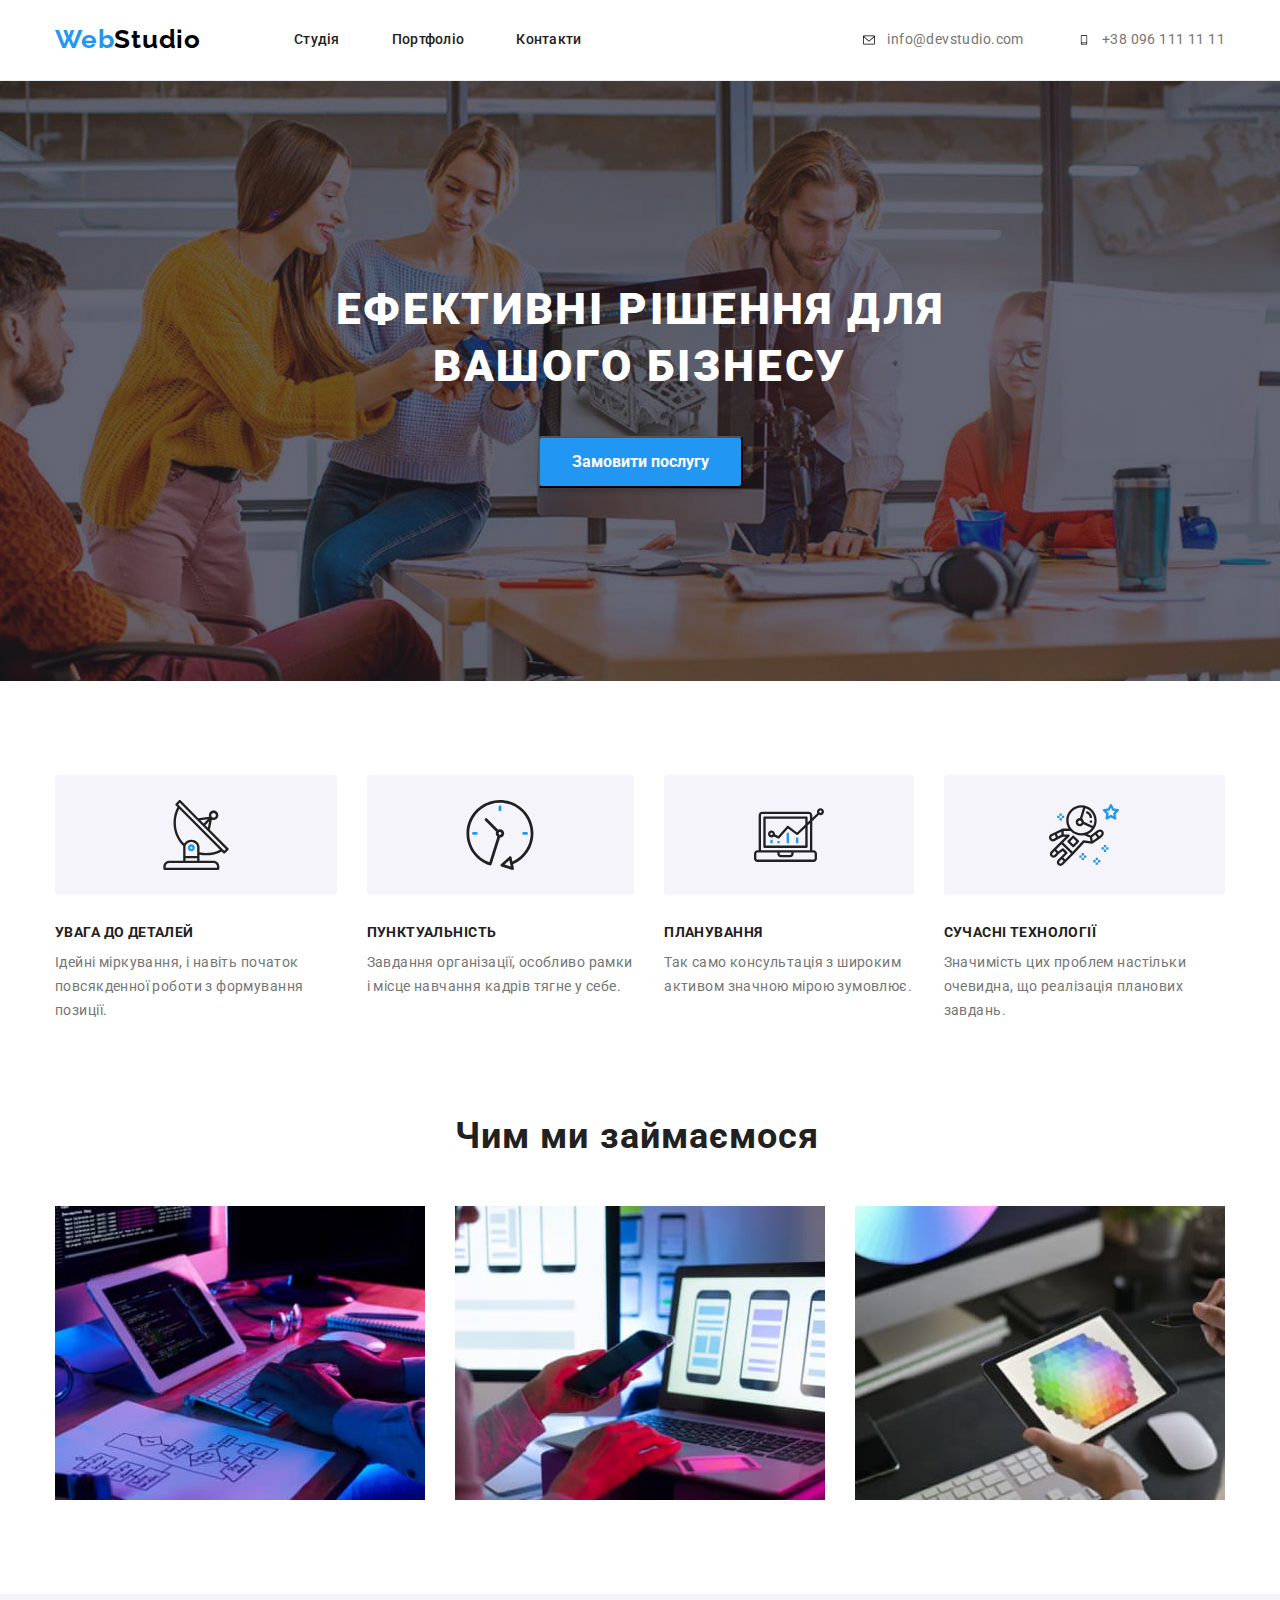
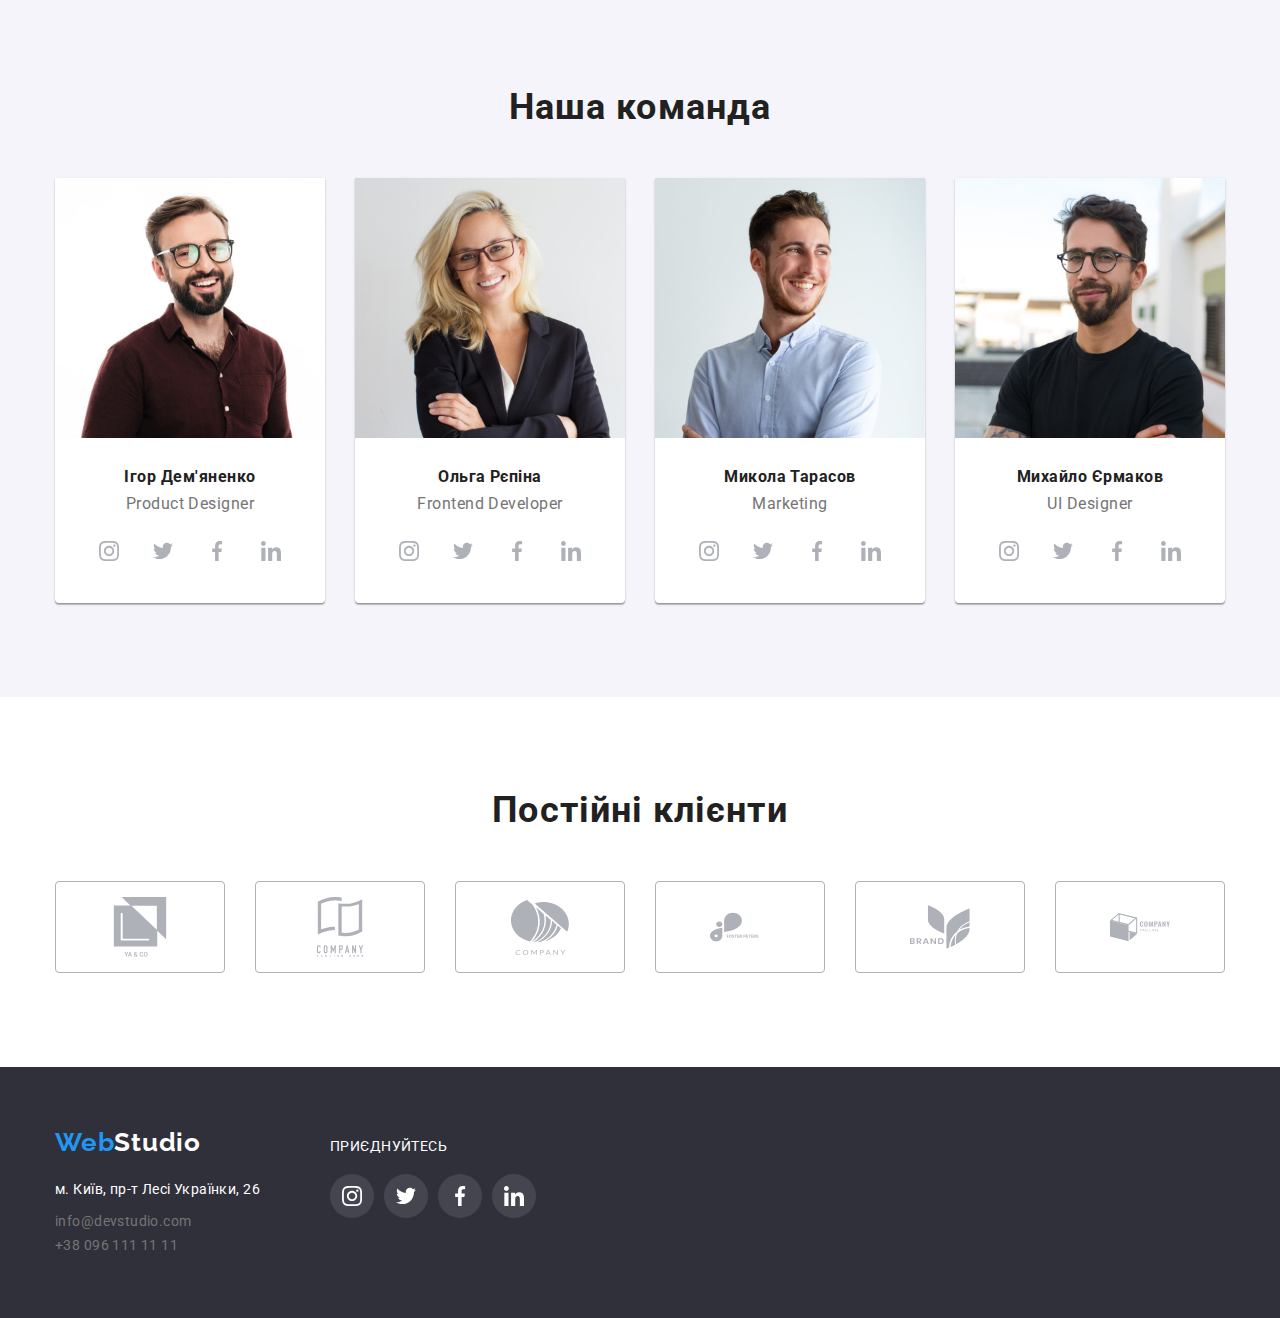
==== index.html @ 36f9bcf7 "start hw5" ====
<!DOCTYPE html>
<html lang="uk">
  <head>
    <meta charset="utf-8" />
    <meta name="viewport" content="width=device-width, initial-scale=1.0" />
    <link
      href="https://fonts.googleapis.com/css2?family=Raleway:wght@700&family=Roboto:wght@400;500;700;900&display=swap"
      rel="stylesheet"
    />
    <link
      rel="stylesheet"
      href="https://cdn.jsdelivr.net/npm/modern-normalize@1.1.0/modern-normalize.min.css"
    />
    <link rel="stylesheet" href="./css/styles.css" />
    <title>WebStudio</title>
  </head>
  <body>
    <header>
      <div class="conteiner header-conteiner">
        <nav class="nav-roof">
          <a class="logo-w" href="./index.html">
            <span class="logo">Web</span>Studio
          </a>
          <ul class="navigation">
            <li>
              <a href="./index.html" class="navigation-col">Студія</a>
            </li>
            <li>
              <a href="./portfolio.html" class="navigation-col">Портфоліо</a>
            </li>
            <li><a href="#" class="navigation-col">Контакти</a></li>
          </ul>
        </nav>
        <ul class="navigation">
          <li>
            <a href="mailto:info@devstudio.com" class="navig-adres">
              <svg
                aria-label="пошта"
                class="navig-adres conta-ic"
                width="16px"
                height="12px"
              >
                <use href="./images/icons.svg#icon-mail-icon"></use>
              </svg>
              info@devstudio.com
            </a>
          </li>
          <li>
            <a href="tel:+380961111111" class="navig-adres">
              <svg
                aria-label="телефон"
                class="navig-adres conta-ic"
                width="16"
                height="10"
              >
                <use href="./images/icons.svg#icon-smartphone"></use>
              </svg>
              +38 096 111 11 11
            </a>
          </li>
        </ul>
      </div>
    </header>
    <main>
      <section class="board">
        <div class="conteiner board-knopka">
          <h1 class="zagolovok">Ефективні рішення для вашого бізнесу</h1>
          <button class="knopka" type="button">Замовити послугу</button>
        </div>
      </section>
      <section class="us-tx">
        <h2 class="visually-hidden">Наші особливості</h2>
        <div class="conteiner">
          <ul class="description-tx">
            <li>
              <div class="box-svg">
                <svg aria-label="особливості" width="70px" height="70px">
                  <use href="./images/icons.svg#icon-antenna"></use>
                </svg>
              </div>
              <h3 class="list">Увага до деталей</h3>
              <p class="list-description">
                Ідейні міркування, і навіть початок повсякденної роботи з
                формування позиції.
              </p>
            </li>
            <li>
              <div class="box-svg">
                <svg aria-label="особливості" width="70px" height="70px">
                  <use href="./images/icons.svg#icon-clock"></use>
                </svg>
              </div>
              <h3 class="list">Пунктуальність</h3>
              <p class="list-description">
                Завдання організації, особливо рамки і місце навчання кадрів
                тягне у себе.
              </p>
            </li>
            <li>
              <div class="box-svg">
                <svg aria-label="особливості" width="70px" height="70px">
                  <use href="./images/icons.svg#icon-diagram"></use>
                </svg>
              </div>
              <h3 class="list">Планування</h3>
              <p class="list-description">
                Так само консультація з широким активом значною мірою зумовлює.
              </p>
            </li>
            <li>
              <div class="box-svg">
                <svg aria-label="особливості" width="70px" height="70px">
                  <use href="./images/icons.svg#icon-astronaut"></use>
                </svg>
              </div>
              <h3 class="list">Сучасні технології</h3>
              <p class="list-description">
                Значимість цих проблем настільки очевидна, що реалізація
                планових завдань.
              </p>
            </li>
          </ul>
        </div>
      </section>
      <section class="what-we-do">
        <div class="conteiner">
          <h2 class="list-images-work">Чим ми займаємося</h2>
          <ul class="what-img">
            <li>
              <img
                src="./images/Work-with-comp.jpg"
                alt="Робота людини з компьютером"
                width="370"
                height="294"
              />
            </li>
            <li>
              <img
                src="./images/On-phone.jpg"
                alt="працює над моб додатком"
                width="370"
                height="294"
              />
            </li>
            <li>
              <img
                src="./images/Another-work.jpg"
                alt="працює з планшетом"
                width="370"
                height="294"
              />
            </li>
          </ul>
        </div>
      </section>
      <section class="our-advantages">
        <div class="conteiner team">
          <h2 class="list-images-work team-work">Наша команда</h2>
          <ul class="profi">
            <li class="about-team-back">
              <img
                src="./images/Ihor.jpg"
                alt="Ігор Дем'яненко"
                width="270"
                height="260"
              />
              <div class="name-kenty">
                <h3 class="name-staff">Ігор Дем'яненко</h3>
                <p class="about-staff">Product Designer</p>
                <ul class="social-list">
                  <li class="social-list-item">
                    <a href="" class="social-list-link">
                      <svg aria-label="інста" class="social-list-icon">
                        <use href="./images/icons.svg#icon-instagram"></use>
                      </svg>
                    </a>
                  </li>
                  <li class="social-list-item">
                    <a href="" class="social-list-link">
                      <svg aria-label="твітер" class="social-list-icon">
                        <use href="./images/icons.svg#icon-twitter"></use>
                      </svg>
                    </a>
                  </li>
                  <li class="social-list-item">
                    <a href="" class="social-list-link">
                      <svg aria-label="фейсбук" class="social-list-icon">
                        <use href="./images/icons.svg#icon-facebook"></use>
                      </svg>
                    </a>
                  </li>
                  <li class="social-list-item">
                    <a href="" class="social-list-link">
                      <svg aria-label="лінкедін" class="social-list-icon">
                        <use href="./images/icons.svg#icon-linkedin"></use>
                      </svg>
                    </a>
                  </li>
                </ul>
              </div>
            </li>
            <li class="about-team-back">
              <img
                src="./images/Olga.jpg"
                alt="Ольга Рєпіна"
                width="270"
                height="260"
              />
              <div class="name-kenty">
                <h3 class="name-staff">Ольга Рєпіна</h3>
                <p class="about-staff">Frontend Developer</p>
                <ul class="social-list">
                  <li class="social-list-item">
                    <a href="" class="social-list-link">
                      <svg aria-label="інста" class="social-list-icon">
                        <use href="./images/icons.svg#icon-instagram"></use>
                      </svg>
                    </a>
                  </li>
                  <li class="social-list=item">
                    <a href="" class="social-list-link">
                      <svg aria-label="твітер" class="social-list-icon">
                        <use href="./images/icons.svg#icon-twitter"></use>
                      </svg>
                    </a>
                  </li>
                  <li class="social-list-item">
                    <a href="" class="social-list-link">
                      <svg aria-label="фейсбук" class="social-list-icon">
                        <use href="./images/icons.svg#icon-facebook"></use>
                      </svg>
                    </a>
                  </li>
                  <li class="social-list-item">
                    <a href="" class="social-list-link">
                      <svg aria-label="лінкедін" class="social-list-icon">
                        <use href="./images/icons.svg#icon-linkedin"></use>
                      </svg>
                    </a>
                  </li>
                </ul>
              </div>
            </li>
            <li class="about-team-back">
              <img
                src="./images/Mykola.jpg"
                alt="Микола Тарасов"
                width="270"
                height="260"
              />
              <div class="name-kenty">
                <h3 class="name-staff">Микола Тарасов</h3>
                <p class="about-staff">Marketing</p>
                <ul class="social-list">
                  <li class="social-list-item">
                    <a href="" class="social-list-link">
                      <svg aria-label="інста" class="social-list-icon">
                        <use href="./images/icons.svg#icon-instagram"></use>
                      </svg>
                    </a>
                  </li>
                  <li class="social-list-item">
                    <a href="" class="social-list-link">
                      <svg aria-label="твітер" class="social-list-icon">
                        <use href="./images/icons.svg#icon-twitter"></use>
                      </svg>
                    </a>
                  </li>
                  <li class="social-list-item">
                    <a href="" class="social-list-link">
                      <svg aria-label="фейсбук" class="social-list-icon">
                        <use href="./images/icons.svg#icon-facebook"></use>
                      </svg>
                    </a>
                  </li>
                  <li class="social-list-item">
                    <a href="" class="social-list-link">
                      <svg aria-label="лінкедін" class="social-list-icon">
                        <use href="./images/icons.svg#icon-linkedin"></use>
                      </svg>
                    </a>
                  </li>
                </ul>
              </div>
            </li>
            <li class="about-team-back">
              <img
                src="./images/Mhailo.jpg"
                alt="Михайло Єрмаков"
                width="270"
                height="260"
              />
              <div class="name-kenty">
                <h3 class="name-staff">Михайло Єрмаков</h3>
                <p class="about-staff">UI Designer</p>
                <ul class="social-list">
                  <li class="social-list-item">
                    <a href="" class="social-list-link">
                      <svg aria-label="інста" class="social-list-icon">
                        <use href="./images/icons.svg#icon-instagram"></use>
                      </svg>
                    </a>
                  </li>
                  <li class="social-list-item">
                    <a href="" class="social-list-link">
                      <svg aria-label="твітер" class="social-list-icon">
                        <use href="./images/icons.svg#icon-twitter"></use>
                      </svg>
                    </a>
                  </li>
                  <li class="social-list-item">
                    <a href="" class="social-list-link">
                      <svg aria-label="фейсбук" class="social-list-icon">
                        <use href="./images/icons.svg#icon-facebook"></use>
                      </svg>
                    </a>
                  </li>
                  <li class="social-list-item">
                    <a href="" class="social-list-link">
                      <svg aria-label="лінкедін" class="social-list-icon">
                        <use href="./images/icons.svg#icon-linkedin"></use>
                      </svg>
                    </a>
                  </li>
                </ul>
              </div>
            </li>
          </ul>
        </div>
      </section>
      <section>
        <div class="conteiner klient">
          <h2 class="list-images-work clients-work">Постійні клієнти</h2>
          <ul class="us-clients">
            <li>
              <a href="#" class="box-client">
                <svg aria-label="клієнти" width="106px" height="60px">
                  <use href="./images/icons.svg#icon-yaco-icon"></use>
                </svg>
              </a>
            </li>
            <li>
              <a href="#" class="box-client">
                <svg aria-label="клієнти" width="106px" height="60px">
                  <use href="./images/icons.svg#icon-tagline-icon"></use>
                </svg>
              </a>
            </li>
            <li>
              <a href="#" class="box-client">
                <svg aria-label="клієнти" width="106px" height="60px">
                  <use href="./images/icons.svg#icon-company-icon"></use>
                </svg>
              </a>
            </li>
            <li>
              <a href="#" class="box-client">
                <svg aria-label="клієнти" width="106px" height="60px">
                  <use href="./images/icons.svg#icon-foster-icon"></use>
                </svg>
              </a>
            </li>
            <li>
              <a href="#" class="box-client">
                <svg aria-label="клієнти" width="106px" height="60px">
                  <use href="./images/icons.svg#icon-brend-icon"></use>
                </svg>
              </a>
            </li>
            <li>
              <a href="#" class="box-client">
                <svg aria-label="клієнти" width="106px" height="60px">
                  <use href="./images/icons.svg#icon-tagline-comp-icon"></use>
                </svg>
              </a>
            </li>
          </ul>
        </div>
      </section>
    </main>
    <footer class="web-footer">
      <div class="conteiner social-footer">
        <div class="footer-soccial">
          <a class="logo-w-footer" href="./index.html">
            <span class="logo">Web</span>Studio
          </a>
          <address>
            <ul>
              <li class="adre-s">
                <a
                  class="adress"
                  href="https://goo.gl/maps/diu9BWf4i3KZR2hF7"
                  rel="noopener noreferrer nofollow"
                >
                  м. Київ, пр-т Лесі Українки, 26
                </a>
              </li>
              <li>
                <a href="mailto:info@devstudio.com" class="navig-adres">
                  info@devstudio.com
                </a>
              </li>
              <li>
                <a href="tel:+380961111111" class="navig-adres">
                  +38 096 111 11 11
                </a>
              </li>
            </ul>
          </address>
        </div>
        <div>
          <p class="tx-footer">Приєднуйтесь</p>
          <ul class="footer-icon-list">
            <li>
              <a href="#" class="social-footer-link">
                <svg aria-label="інста" class="social-footer-icon">
                  <use href="./images/icons.svg#icon-instagram"></use>
                </svg>
              </a>
            </li>
            <li>
              <a href="#" class="social-footer-link">
                <svg aria-label="твітер" class="social-footer-icon">
                  <use href="./images/icons.svg#icon-twitter"></use>
                </svg>
              </a>
            </li>
            <li>
              <a href="#" class="social-footer-link">
                <svg aria-label="фейсбук" class="social-footer-icon">
                  <use href="./images/icons.svg#icon-facebook"></use>
                </svg>
              </a>
            </li>
            <li>
              <a href="#" class="social-footer-link">
                <svg aria-label="лінкедін" class="social-footer-icon">
                  <use href="./images/icons.svg#icon-linkedin"></use>
                </svg>
              </a>
            </li>
          </ul>
        </div>
      </div>
    </footer>
  </body>
</html>
---- css/styles.css ----
:root {
  --p-text-color: #757575;
  --bacground-color: #ffffff;
  --another-bacground-color: #f5f4fa;
  --board-bacground-color: #2f303a;
  --titel-link-color: #212121;
  --contacts-link-color: #757575;
  --hovers-and-logo-color: #2196f3;
  --logo-w-color: #000000;
  --logo-plus-color: #ffffff;
  --address-bord-color: #ffffff;
  --botton-colors-portfolio: #f5f4fa;
  --bacground-color-knopka: #188ce8;
  --bacground-color-advantages: #f5f4fa;
  --border-portfolio-pic: #eeeeee;
  --social-icon-color: #afb1b8;
}
h1,
h2,
h3,
h4,
p {
  margin: 0px;
}
ul,
ol {
  margin-top: 0;
  margin-bottom: 0;
  padding-left: 0;
}
button {
  cursor: pointer;
}
img {
  display: block;
  max-width: 100%;
  height: auto;
}
.list {
  list-style: none;
}
.link {
  text-decoration: none;
}
body {
  font-family: "Roboto", sans-serif;
  font-size: 14px;
  letter-spacing: 0.03em;
  color: var(--titel-link-color);
}
header {
  border-bottom: 1px solid #ececec;
}
.conteiner {
  width: 1200px;
  margin-left: auto;
  margin-right: auto;
  padding-left: 15px;
  padding-right: 15px;
}
.logo {
  font-weight: 700;
  font-size: 26px;
  line-height: 1.2;
  font-family: "Raleway", sans-serif;
  letter-spacing: 0.03em;
  color: var(--hovers-and-logo-color);
}
.logo-w {
  color: var(--logo-w-color);
  margin-right: 93px;
  padding-top: 24px;
  padding-bottom: 25px;
  font-weight: 700;
  font-size: 26px;
  line-height: 1.2;
  font-family: "Raleway", sans-serif;
  letter-spacing: 0.03em;
  text-decoration: none;
}

.logo-w-footer {
  color: var(--bacground-color);
  font-weight: 700;
  font-size: 26px;
  line-height: 1.2;
  font-family: "Raleway", sans-serif;
  letter-spacing: 0.03em;
  text-decoration: none;
}
.navigation {
  display: flex;
  column-gap: 52px;
  font-weight: 500;
  font-size: 14px;
  line-height: 1.1;
  letter-spacing: 0.02em;
}
.navigation-col {
  color: var(--titel-link-color);
  text-decoration: none;
}
.nav-roof {
  display: flex;
  align-items: center;
}
.navigation-col:hover,
.navigation-col:focus {
  color: var(--hovers-and-logo-color);
}
.navig-adres {
  font-weight: 400;
  font-size: 14px;
  line-height: 1.7;
  font-style: normal;
  letter-spacing: 0.03em;
  color: var(--contacts-link-color);
  text-decoration: none;
  display: flex;
}
.navig-adres:hover,
.navig-adres:focus {
  fill: var(--hovers-and-logo-color);
  color: var(--hovers-and-logo-color);
}
.conta-ic {
  margin-right: 10px;
  margin-top: auto;
  margin-bottom: auto;
  justify-items: center;
}
.conta-ic:hover,
.conta-ic:focus {
  color: var(--hovers-and-logo-color);
}
.social-list {
  display: flex;
  justify-content: center;
  column-gap: 10px;
}
.social-list-icon {
  width: 20px;
  height: 20px;
}
.social-list-link {
  width: 44px;
  height: 44px;
  border-radius: 50%;
  background-color: var(--bacground-color);
  display: flex;
  align-items: center;
  justify-content: center;
  fill: var(--social-icon-color);
}
.tx-footer {
  margin-bottom: 20px;
  color: var(--bacground-color);
  font-weight: 700px;
  font-size: 14px;
  line-height: 1.14;
  text-align: left;
  text-transform: uppercase;
}
.footer-icon-list {
  display: flex;
  column-gap: 10px;
}
.social-footer-link {
  display: flex;
  width: 44px;
  height: 44px;
  justify-content: center;
  align-items: center;
  background-color: rgba(255, 255, 255, 0.1);
  border-radius: 50%;
}
.social-footer-link:hover,
.social-footer-link:focus {
  background-color: var(--hovers-and-logo-color);
}
.social-footer-link .social-footer-icon,
.social-footer-link .social-footer-icon {
  fill: var(--bacground-color);
}
.social-footer-link:hover,
.social-footer-link:focus {
  color: var(--hovers-and-logo-color);
}
.social-footer {
  display: flex;
  align-items: baseline;
}
.footer-soccial {
  margin-right: 70px;
}
.social-footer-icon {
  width: 20px;
  height: 20px;
  fill: var(--bacground-color);
}

.social-list-link:hover,
.social-list-link:focus {
  background-color: var(--hovers-and-logo-color);
}
.social-list-link:hover .social-list-icon,
.social-list-link:focus .social-list-icon {
  fill: var(--bacground-color);
}
.header-conteiner {
  display: flex;
  align-items: center;
  justify-content: space-between;
}
.board {
  /* width: 1600px;
        height: 600px; */
  padding-top: 200px;
  padding-bottom: 200px;
  margin-left: auto;
  margin-right: auto;
  background-color: var(--board-bacground-color);
  background-image: linear-gradient(
      rgba(47, 48, 58, 0.4),
      rgba(47, 48, 58, 0.4)
    ),
    url(../images/bordimg.jpg);
  background-repeat: no-repeat;
  background-size: cover;
  background-position: center;
  max-width: 1600px;
  height: 600px;
}
.board-knopka {
  width: 700px;
}
.zagolovok {
  display: flex;
  align-items: center;
  margin-left: auto;
  margin-right: auto;
  margin-bottom: 40px;
  font-weight: 900;
  font-size: 44px;
  line-height: 1.3;
  text-align: center;
  letter-spacing: 0.06em;
  text-transform: uppercase;
  color: var(--address-bord-color);
}
.knopka {
  cursor: pointer;
  display: block;
  padding-left: 32px;
  padding-right: 32px;
  padding-bottom: 10px;
  padding-top: 10px;
  margin-left: auto;
  margin-right: auto;
  font-family: inherit;
  font-weight: 700;
  font-size: 16px;
  line-height: 1.8;
  color: var(--logo-plus-color);
  background: var(--hovers-and-logo-color);
  box-shadow: 0px 4px 4px rgba(0, 0, 0, 0.15);
  border-radius: 4px;

  /* identical to box height, or 188% */
}
.knopka:hover,
.knopka:focus {
  background-color: var(--hovers-and-logo-color);
  color: var(--address-bord-color);
  background: var(--bacground-color-knopka);
  box-shadow: 0px 4px 4px rgba(0, 0, 0, 0.15);
}
.portfolio-pic-back {
  width: 370px;
  background: var(--bacground-color);
  border: 1px solid var(--border-portfolio-pic);
}
.visually-hidden {
  position: absolute;
  white-space: nowrap;
  width: 1px;
  height: 1px;
  overflow: hidden;
  border: 0;
  padding: 0;
  clip: rect(0 0 0 0);
  clip-path: inset(50%);
  margin: -1px;
}
.us-tx {
  padding-top: 94px;
}
.description-tx {
  display: flex;
  gap: 30px;
}
.box-svg {
  display: flex;
  height: 120px;
  justify-content: center;
  align-items: center;
  background-color: var(--another-bacground-color);
  border-radius: 4px;
  column-gap: 30px;
}
.box-client {
  display: flex;
  width: 170px;
  height: 92px;
  justify-content: center;
  align-items: center;
  border: 1px solid var(--social-icon-color);
  border-radius: 4px;
  fill: var(--social-icon-color);
}
.us-clients {
  display: flex;
  column-gap: 30px;
}
.box-client:hover,
.box-client:focus {
  border-color: var(--hovers-and-logo-color);
  fill: var(--hovers-and-logo-color);
}

.clients-work {
  display: flex;
  justify-content: center;
  margin-top: 0%;
  margin-left: auto;
  margin-right: auto;
}
.klient {
  padding-top: 94px;
  padding-bottom: 94px;
}
.list {
  margin-bottom: 10px;
  font-size: 14px;
  line-height: 1.14;
  letter-spacing: 0.03em;
  text-transform: uppercase;
  margin-top: 30px;
  color: var(--titel-link-color);
}
.list-description {
  font-size: 14px;
  line-height: 1.7;
  /* or 171% */
  letter-spacing: 0.03em;
  color: var(--p-text-color);
}
.what-we-do {
  padding-top: 94px;
}
.what-img {
  display: flex;
  column-gap: 30px;
  align-items: center;
  padding-bottom: 94px;
}

.list-images-work {
  font-size: 36px;
  line-height: 1.1;
  letter-spacing: 0.03em;
  color: var(--titel-link-color);
  margin-bottom: 50px;
  margin-left: 400px;
  margin-right: 400px;
}
.our-advantages {
  padding-top: 94px;
  padding-bottom: 94px;
  background: var(--bacground-color-advantages);
}
.team-work {
  text-align: center;
}
.profi {
  display: flex;
  gap: 30px;
}
.about-team-back {
  width: 270px;
}
.our-advantages .about-team-back {
  background: var(--bacground-color);
  box-shadow: 0px 1px 3px rgba(0, 0, 0, 0.12), 0px 1px 1px rgba(0, 0, 0, 0.14),
    0px 2px 1px rgba(0, 0, 0, 0.2);
  border-radius: 0px 0px 4px 4px;
}
.name-staff {
  font-size: 16px;
  line-height: 1.1;
  /* identical to box height */

  letter-spacing: 0.03em;
  color: var(--titel-link-color);
  margin-bottom: 10px;
}
.about-staff {
  font-size: 16px;
  line-height: 1.1;
  /* identical to box height */

  letter-spacing: 0.03em;
  color: var(--p-text-color);
  margin-bottom: 16px;
}
.name-kenty {
  display: block;
  text-align: center;
  padding: 30px;
}
.footer-adr {
  display: flex;
}
.web-footer {
  /* width: 1600px;
        height: 600px; */
  background-color: var(--board-bacground-color);
  padding-bottom: 60px;
  padding-top: 60px;
}
.adress {
  display: block;
  font-style: normal;
  font-weight: 400;
  font-size: 14px;
  line-height: 1.7;
  /* or 171% */
  color: var(--address-bord-color);
  letter-spacing: 0.03em;
  text-decoration: none;
}
address {
  margin-top: 20px;
}
ul {
  list-style: none;
}
.adre-s:not(:last-child) {
  margin-bottom: 9px;
}
.button-portfolio:not(:last-child) {
  margin-right: 8px;
}
.button-portfolio {
  font-family: inherit;
  font-weight: 500;
  font-size: 16px;
  line-height: 1.6;
  /* identical to box height, or 162% */

  text-align: center;
  letter-spacing: 0.03em;
  cursor: pointer;
  height: 38px;
  border-radius: 4px;
  background-color: var(--botton-colors-portfolio);
  margin-right: 8px;
  padding: 6px 22px;
  border: none;
}
.button-portfolio:hover,
.button-portfolio:focus {
  background-color: var(--hovers-and-logo-color);
  color: var(--address-bord-color);
  box-shadow: 0px 3px 1px rgba(0, 0, 0, 0.1), 0px 1px 2px rgba(0, 0, 0, 0.08),
    0px 2px 2px rgba(0, 0, 0, 0.12);
}
.portfolink {
  display: block;
  text-decoration: none;
}
.portfolink:hover,
.portfolink:focus {
  box-shadow: 0px 1px 1px rgba(0, 0, 0, 0.12), 0px 4px 4px rgba(0, 0, 0, 0.06),
    1px 4px 6px rgba(0, 0, 0, 0.16);
}
.buttons-portfolio-page {
  padding-top: 94px;
  padding-bottom: 94px;
}
.geo-port-butt {
  display: flex;
  align-items: center;
  justify-content: center;
  margin-bottom: 56px;
}
.pic-port {
  display: flex;
  flex-wrap: wrap;
  gap: 30px;
}
.pot-tx {
  padding: 20px 24px;
}
.list-portfolio {
  margin-bottom: 4px;
  font-size: 18px;
  line-height: 2;
  /* identical to box height, or 200% */

  letter-spacing: 0.06em;
  color: var(--titel-link-color);
}
.list-portfolio-hide {
  font-size: 16px;
  line-height: 2.2;
  /* identical to box height, or 188% */

  letter-spacing: 0.03em;
  color: var(--contacts-link-color);
}
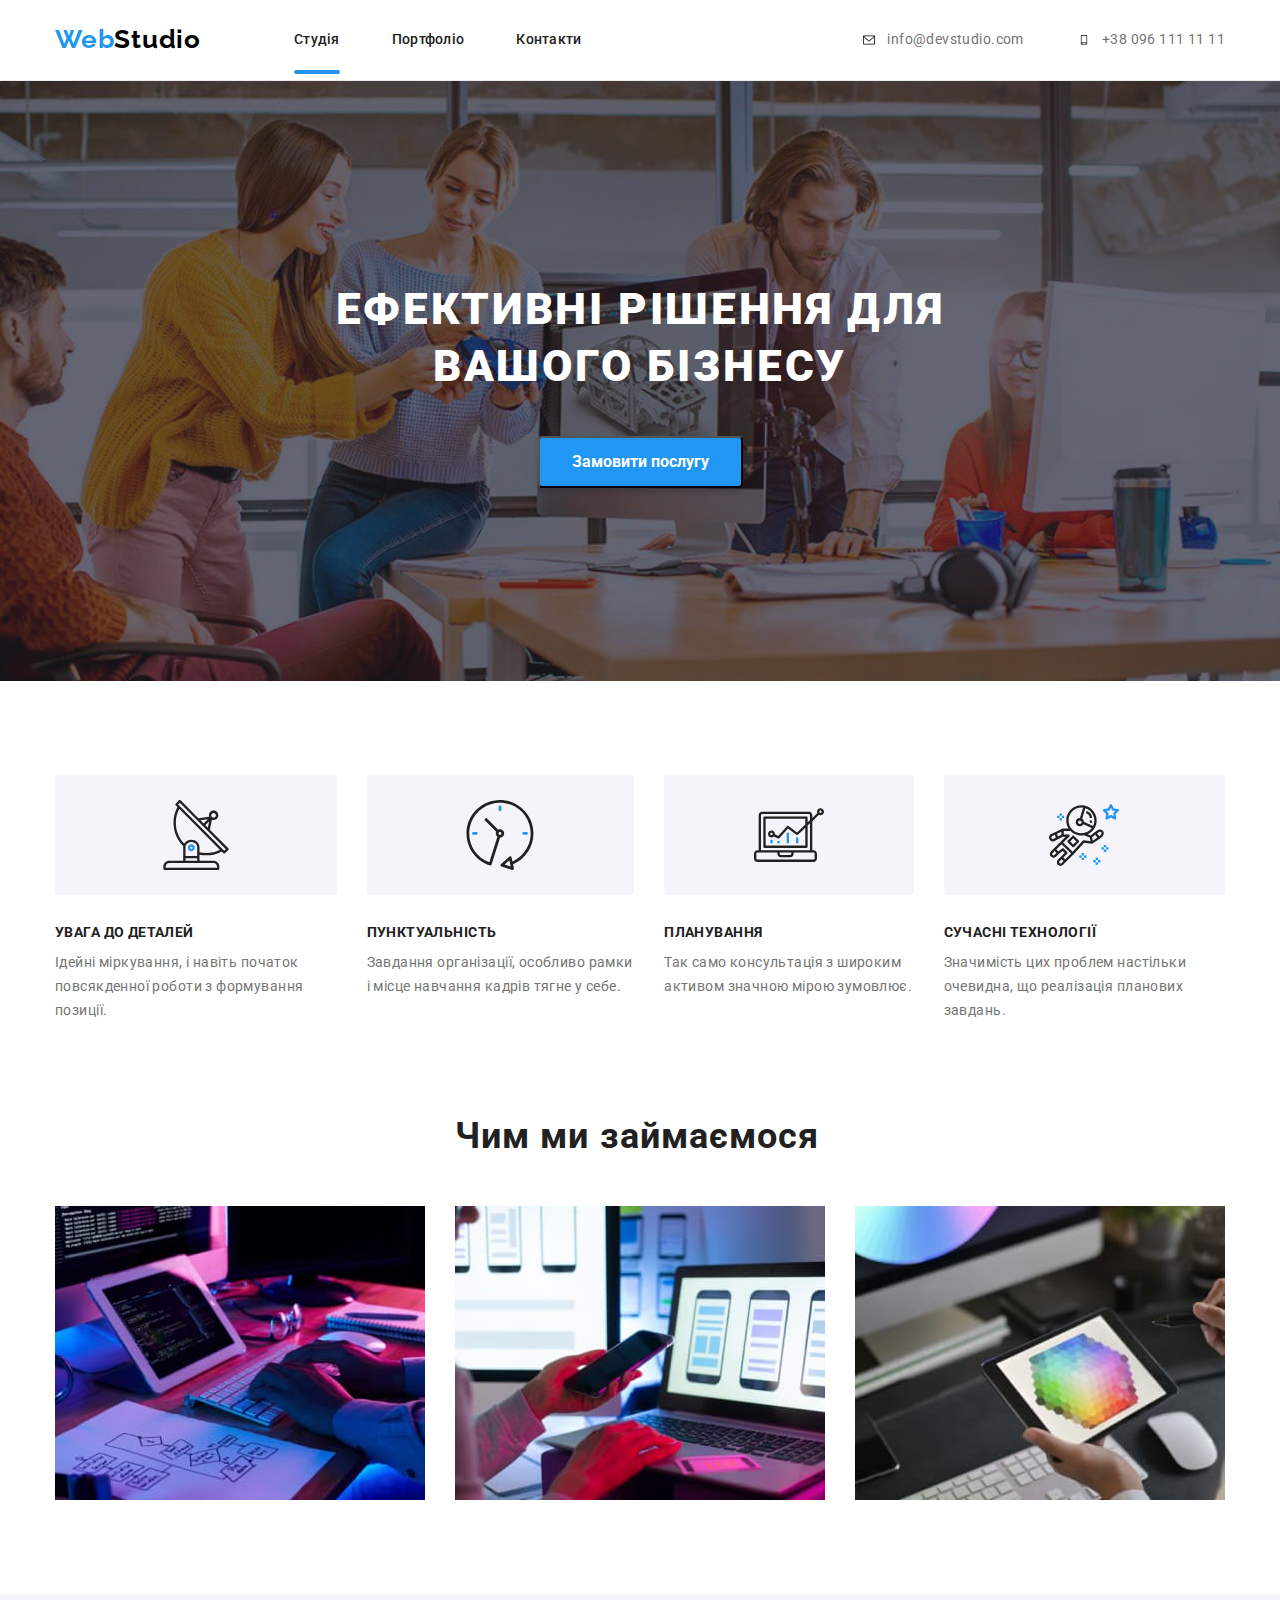
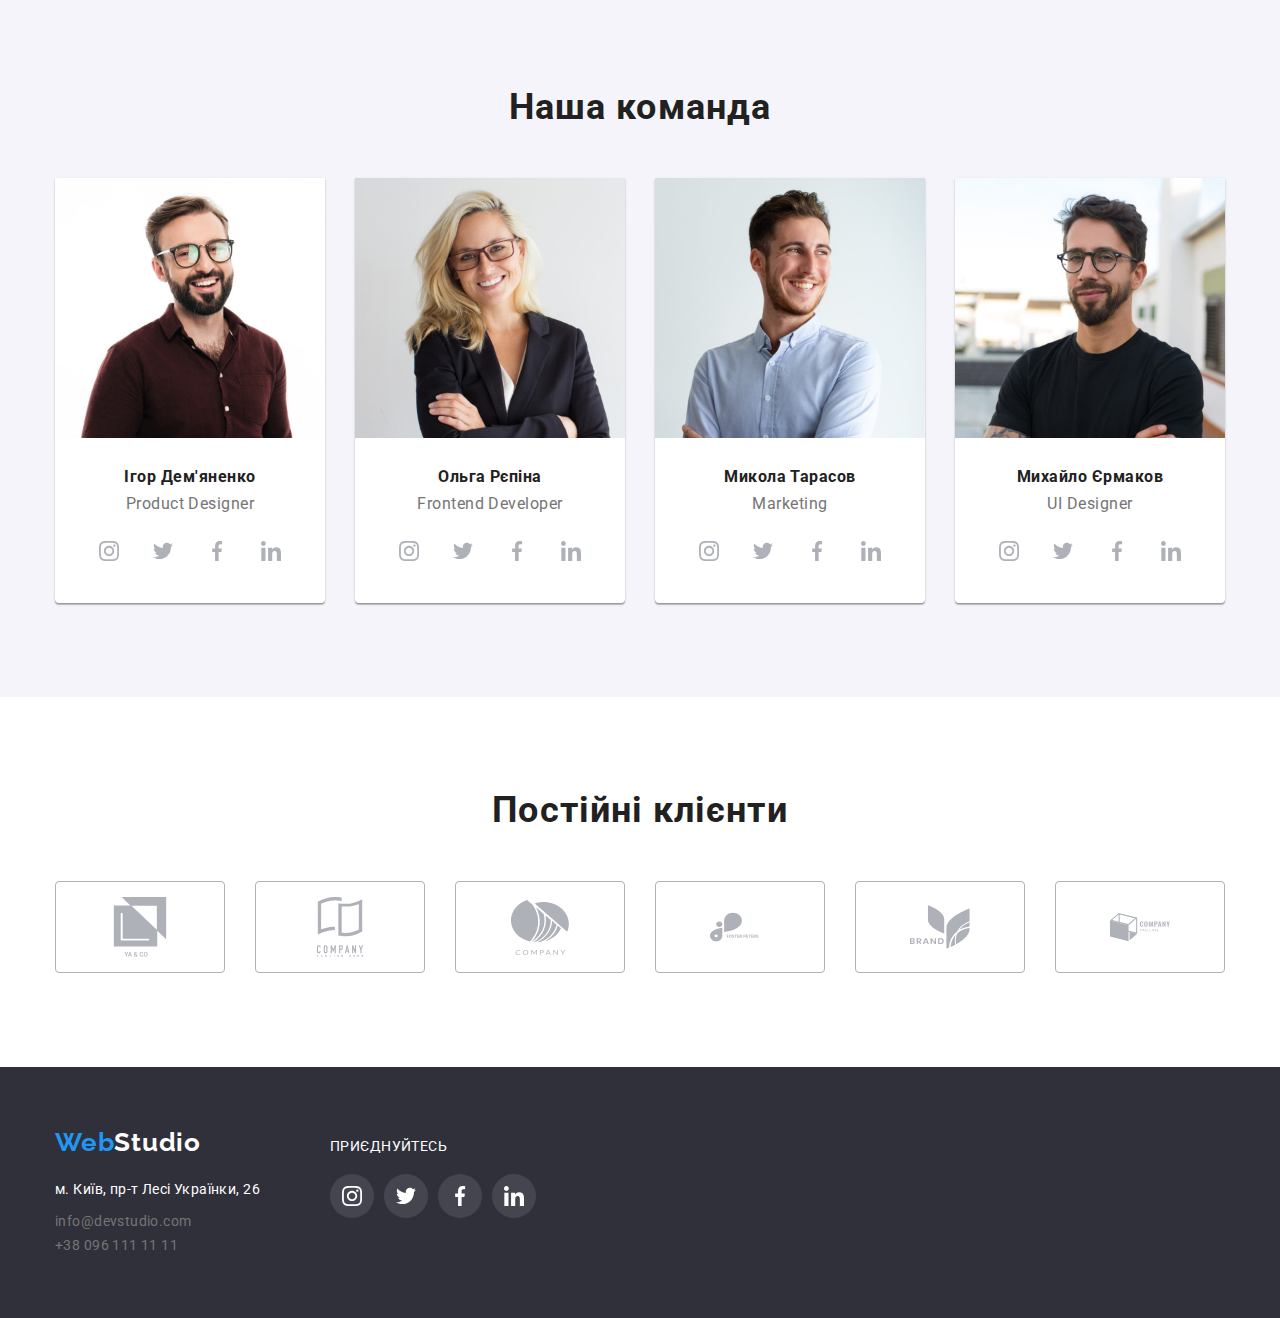
==== commit 74038cb1: "2" ====
--- a/index.html
+++ b/index.html
@@ -22,13 +22,17 @@
             <span class="logo">Web</span>Studio
           </a>
           <ul class="navigation">
-            <li>
-              <a href="./index.html" class="navigation-col">Студія</a>
-            </li>
-            <li>
-              <a href="./portfolio.html" class="navigation-col">Портфоліо</a>
-            </li>
-            <li><a href="#" class="navigation-col">Контакти</a></li>
+            <li class="stipes">
+              <a href="./index.html" class="navigation-col cursor-fx">Студія</a>
+            </li>
+            <li class="stipes">
+              <a href="./portfolio.html" class="navigation-col cursor"
+                >Портфоліо</a
+              >
+            </li>
+            <li class="stipes">
+              <a href="#" class="navigation-col cursor">Контакти</a>
+            </li>
           </ul>
         </nav>
         <ul class="navigation">
--- a/css/styles.css
+++ b/css/styles.css
@@ -33,7 +33,7 @@
 }
 img {
   display: block;
-  max-width: 100%;
+  max-width: 101%;
   height: auto;
 }
 .list {
@@ -88,6 +88,35 @@
   letter-spacing: 0.03em;
   text-decoration: none;
 }
+.navigation .navigation-col:hover::after,
+.navigation .navigation-col:focus::after {
+  transform: scale(1);
+}
+.cursor-fx::after {
+  position: absolute;
+  content: "";
+  bottom: -1px;
+  right: 0;
+  width: 100%;
+  height: 4px;
+  background: var(--hovers-and-logo-color);
+  border-radius: 2px;
+}
+.cursor::after {
+  position: absolute;
+  content: "";
+  bottom: -1px;
+  right: 0;
+  width: 100%;
+  height: 4px;
+  background: var(--hovers-and-logo-color);
+  border-radius: 2px;
+  transform: scale(0);
+  transition: transform 250ms cubic-bezier(0.4, 0, 0.2, 1);
+}
+.stipes {
+  position: relative;
+}
 .navigation {
   display: flex;
   column-gap: 52px;
@@ -99,6 +128,17 @@
 .navigation-col {
   color: var(--titel-link-color);
   text-decoration: none;
+}
+.navigation .navigation-col {
+  display: block;
+  color: var(--titel-link-color);
+  padding-top: 25px;
+  padding-bottom: 25px;
+  font-weight: 500;
+  font-size: 14px;
+  line-height: 1.14;
+  letter-spacing: 0.02em;
+  transition: color 250ms cubic-bezier(0.4, 0, 0.2, 1);
 }
 .nav-roof {
   display: flex;
@@ -475,9 +515,36 @@
   box-shadow: 0px 3px 1px rgba(0, 0, 0, 0.1), 0px 1px 2px rgba(0, 0, 0, 0.08),
     0px 2px 2px rgba(0, 0, 0, 0.12);
 }
+.overlay {
+  position: absolute;
+  background-color: rgba(33, 150, 243, 0.9);
+  height: 100%;
+  overflow: auto;
+  transform: translateY(100%);
+  transition: transform 250ms linear;
+  transition-timing-function: cubic-bezier(0.4, 0, 0.2, 1);
+}
+.overlay-tx {
+  color: var(--address-bord-color);
+  font-family: inherit;
+  font-weight: 400;
+  letter-spacing: 0.03em;
+  padding: 63px 24px;
+  font-size: 18px;
+  line-height: 28px;
+}
+.img-wrapper {
+  position: relative;
+  display: flex;
+  overflow: hidden;
+}
 .portfolink {
   display: block;
   text-decoration: none;
+}
+.portfolink:hover .overlay,
+.portfolink:focus .overlay {
+  transform: translateY(0%);
 }
 .portfolink:hover,
 .portfolink:focus {
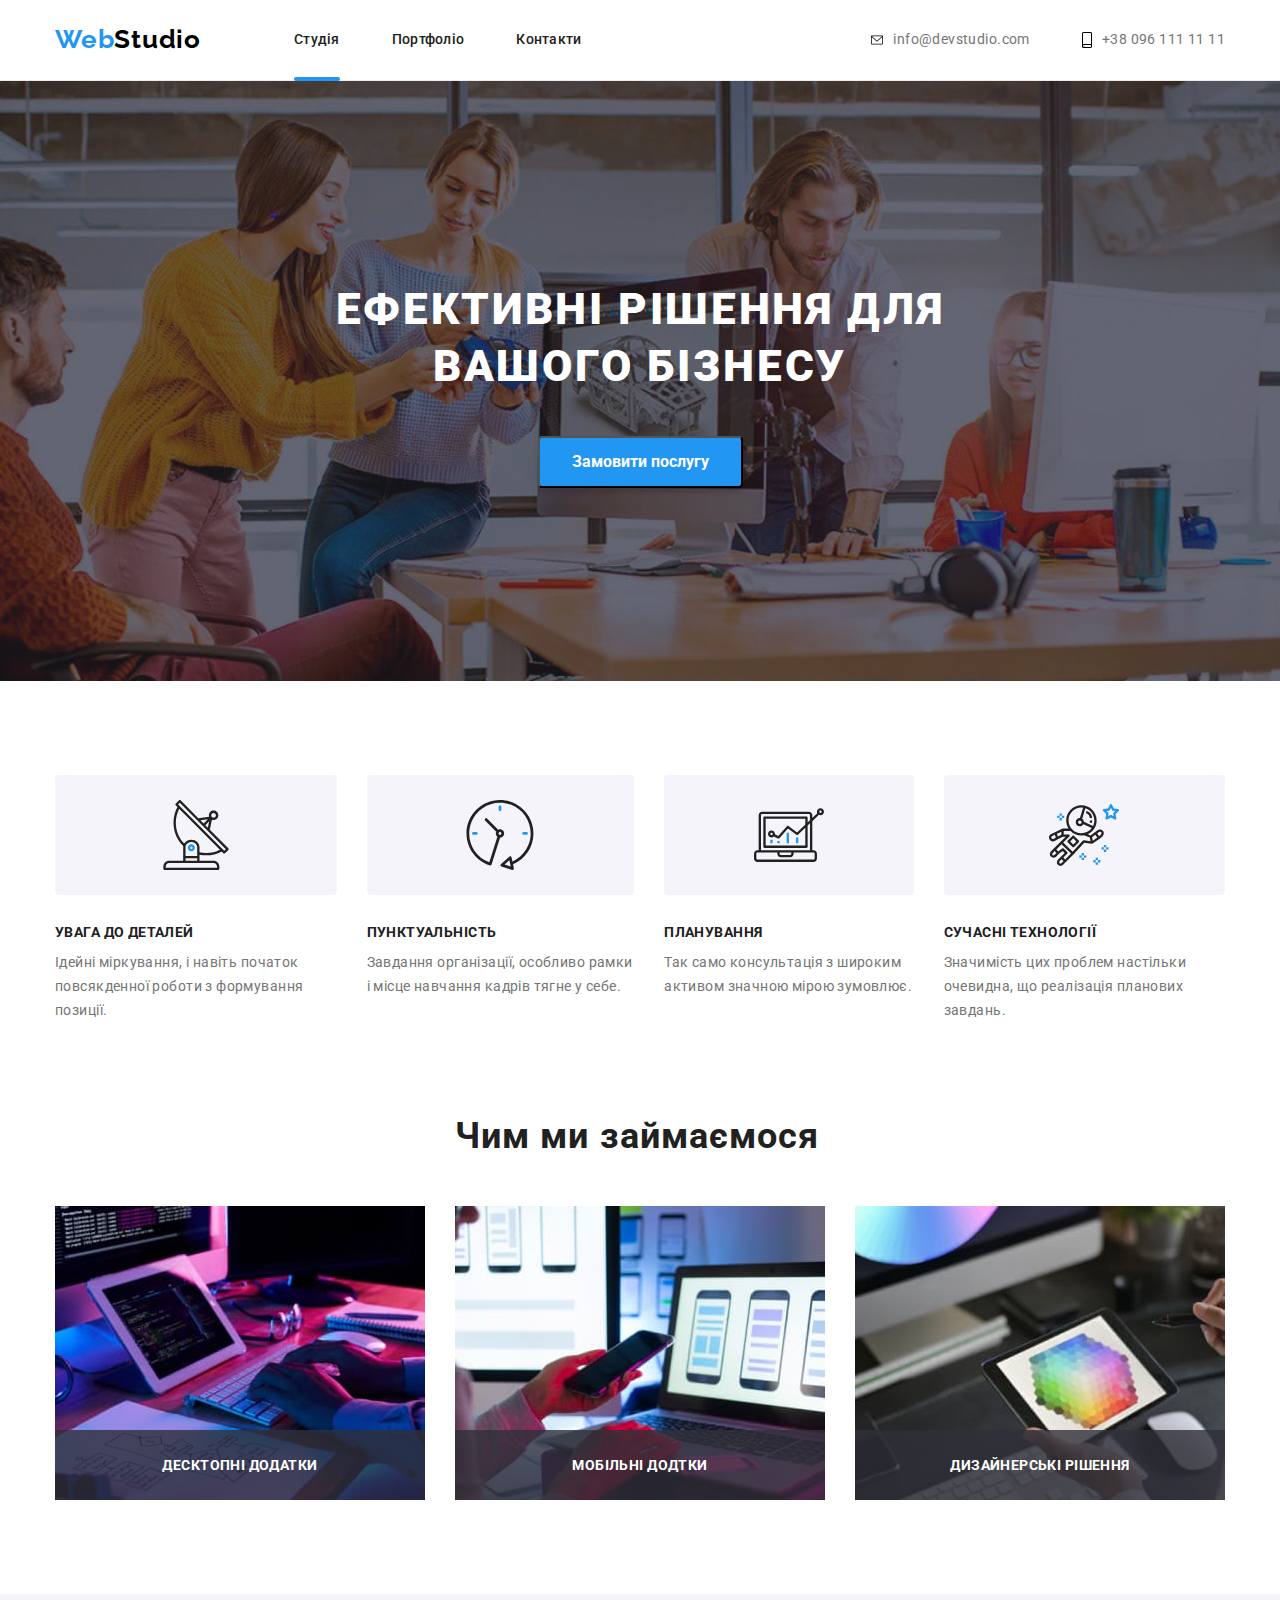
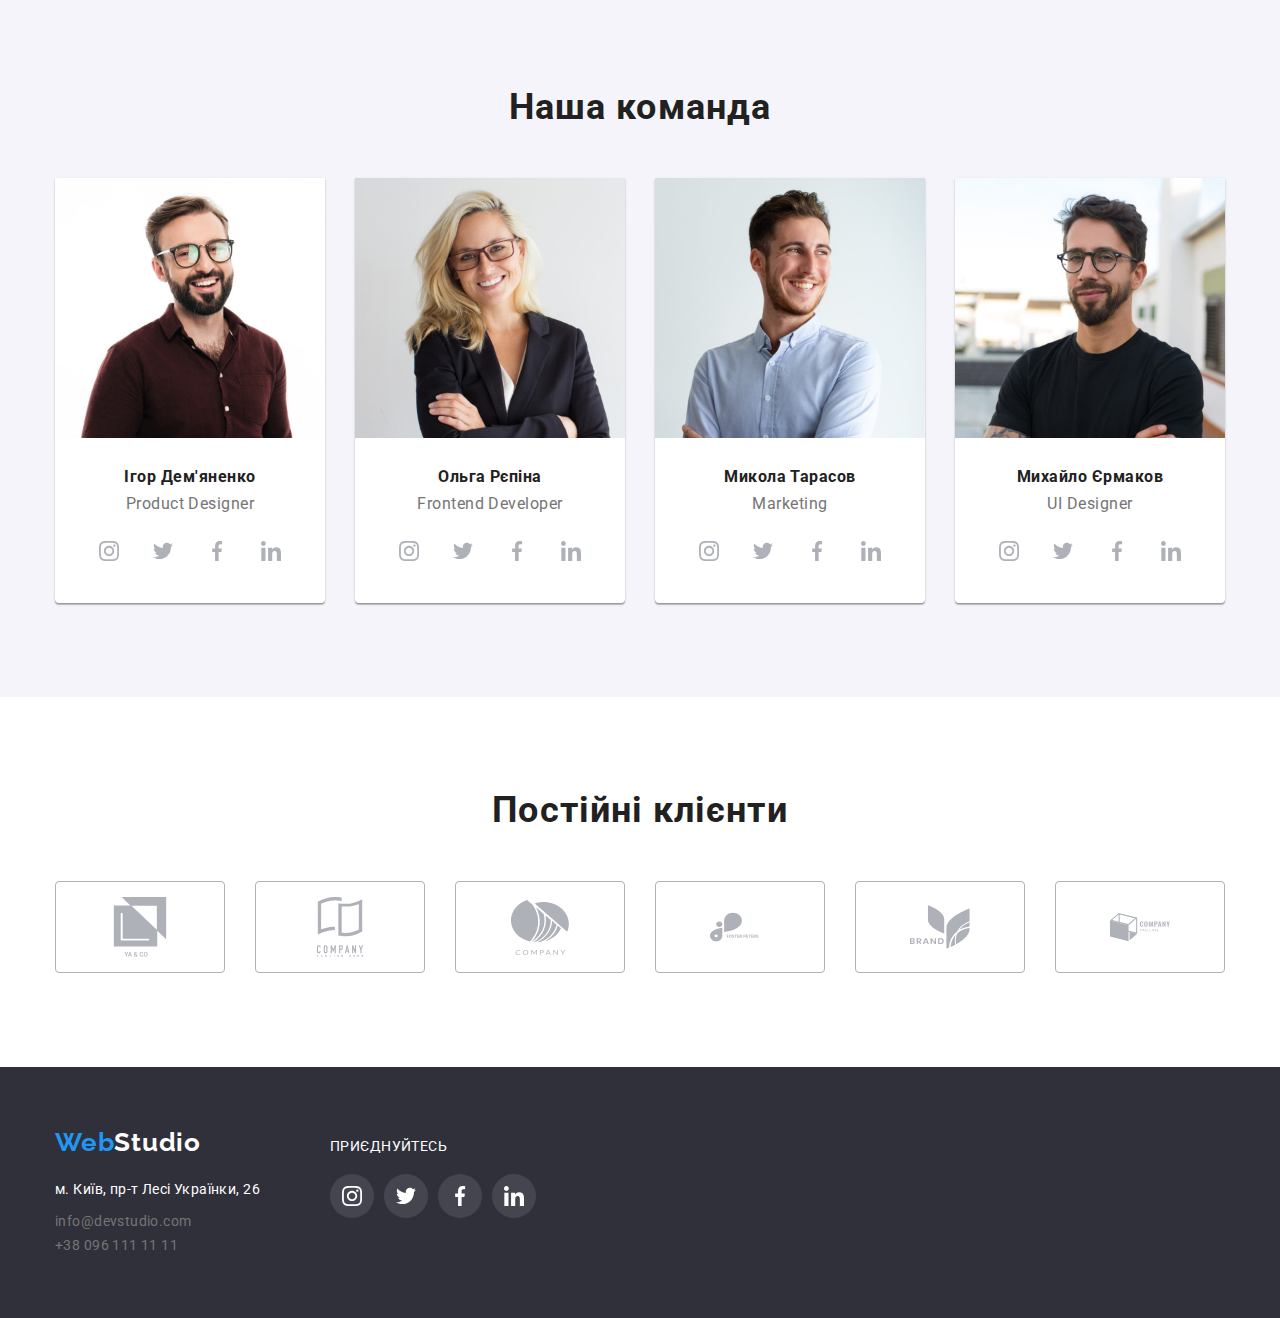
==== commit db1a715a: "Почти" ====
--- a/index.html
+++ b/index.html
@@ -41,8 +41,8 @@
               <svg
                 aria-label="пошта"
                 class="navig-adres conta-ic"
-                width="16px"
-                height="12px"
+                width="12px"
+                height="16px"
               >
                 <use href="./images/icons.svg#icon-mail-icon"></use>
               </svg>
@@ -54,8 +54,8 @@
               <svg
                 aria-label="телефон"
                 class="navig-adres conta-ic"
-                width="16"
-                height="10"
+                width="10"
+                height="16"
               >
                 <use href="./images/icons.svg#icon-smartphone"></use>
               </svg>
@@ -69,7 +69,9 @@
       <section class="board">
         <div class="conteiner board-knopka">
           <h1 class="zagolovok">Ефективні рішення для вашого бізнесу</h1>
-          <button class="knopka" type="button">Замовити послугу</button>
+          <button class="knopka" type="button" data-modal-open>
+            Замовити послугу
+          </button>
         </div>
       </section>
       <section class="us-tx">
@@ -131,6 +133,9 @@
           <h2 class="list-images-work">Чим ми займаємося</h2>
           <ul class="what-img">
             <li>
+              <div class="what-list">
+                <p class="what-tx">Десктопні додатки</p>
+              </div>
               <img
                 src="./images/Work-with-comp.jpg"
                 alt="Робота людини з компьютером"
@@ -139,6 +144,9 @@
               />
             </li>
             <li>
+              <div class="what-list">
+                <p class="what-tx">Мобільні додтки</p>
+              </div>
               <img
                 src="./images/On-phone.jpg"
                 alt="працює над моб додатком"
@@ -147,6 +155,9 @@
               />
             </li>
             <li>
+              <div class="what-list">
+                <p class="what-tx">Дизайнерські рішення</p>
+              </div>
               <img
                 src="./images/Another-work.jpg"
                 alt="працює з планшетом"
@@ -447,5 +458,15 @@
         </div>
       </div>
     </footer>
+    <div class="backdrop is-hidden" data-modal>
+      <div class="modal">
+        <button type="button" class="knopka-modal" data-modal-close>
+          <svg class="knopka-modal-icon" width="18" height="18">
+            <use href="./images/icons.svg#icon-close"></use>
+          </svg>
+        </button>
+      </div>
+    </div>
+    <script src="./js/modal.js"></script>
   </body>
 </html>
--- a/css/styles.css
+++ b/css/styles.css
@@ -95,7 +95,7 @@
 .cursor-fx::after {
   position: absolute;
   content: "";
-  bottom: -1px;
+  bottom: -8px;
   right: 0;
   width: 100%;
   height: 4px;
@@ -105,7 +105,7 @@
 .cursor::after {
   position: absolute;
   content: "";
-  bottom: -1px;
+  bottom: -8px;
   right: 0;
   width: 100%;
   height: 4px;
@@ -162,6 +162,7 @@
 .navig-adres:focus {
   fill: var(--hovers-and-logo-color);
   color: var(--hovers-and-logo-color);
+  transition: transform 250ms cubic-bezier(0.4, 0, 0.2, 1);
 }
 .conta-ic {
   margin-right: 10px;
@@ -172,6 +173,7 @@
 .conta-ic:hover,
 .conta-ic:focus {
   color: var(--hovers-and-logo-color);
+  transition: transform 250ms cubic-bezier(0.4, 0, 0.2, 1);
 }
 .social-list {
   display: flex;
@@ -225,6 +227,7 @@
 .social-footer-link:hover,
 .social-footer-link:focus {
   color: var(--hovers-and-logo-color);
+  transition: transform 250ms cubic-bezier(0.4, 0, 0.2, 1);
 }
 .social-footer {
   display: flex;
@@ -242,10 +245,12 @@
 .social-list-link:hover,
 .social-list-link:focus {
   background-color: var(--hovers-and-logo-color);
+  transition: transform 250ms cubic-bezier(0.4, 0, 0.2, 1);
 }
 .social-list-link:hover .social-list-icon,
 .social-list-link:focus .social-list-icon {
   fill: var(--bacground-color);
+  transition: transform 250ms cubic-bezier(0.4, 0, 0.2, 1);
 }
 .header-conteiner {
   display: flex;
@@ -366,6 +371,7 @@
 .box-client:focus {
   border-color: var(--hovers-and-logo-color);
   fill: var(--hovers-and-logo-color);
+  transition: transform 250ms cubic-bezier(0.4, 0, 0.2, 1);
 }
 
 .clients-work {
@@ -399,12 +405,31 @@
   padding-top: 94px;
 }
 .what-img {
+  position: relative;
   display: flex;
   column-gap: 30px;
   align-items: center;
   padding-bottom: 94px;
 }
-
+.what-list {
+  display: flex;
+  justify-content: center;
+  align-items: center;
+  position: absolute;
+  width: 370px;
+  height: 70px;
+  background: rgba(47, 48, 58, 0.8);
+  top: 224px;
+}
+.what-tx {
+  font-family: inherit;
+  font-weight: 700;
+  font-size: 14px;
+  line-height: 16px;
+  text-transform: uppercase;
+  letter-spacing: 0.03em;
+  color: var(--bacground-color);
+}
 .list-images-work {
   font-size: 36px;
   line-height: 1.1;
@@ -514,6 +539,7 @@
   color: var(--address-bord-color);
   box-shadow: 0px 3px 1px rgba(0, 0, 0, 0.1), 0px 1px 2px rgba(0, 0, 0, 0.08),
     0px 2px 2px rgba(0, 0, 0, 0.12);
+  transition: transform 250ms cubic-bezier(0.4, 0, 0.2, 1);
 }
 .overlay {
   position: absolute;
@@ -550,6 +576,7 @@
 .portfolink:focus {
   box-shadow: 0px 1px 1px rgba(0, 0, 0, 0.12), 0px 4px 4px rgba(0, 0, 0, 0.06),
     1px 4px 6px rgba(0, 0, 0, 0.16);
+  transition: transform 250ms cubic-bezier(0.4, 0, 0.2, 1);
 }
 .buttons-portfolio-page {
   padding-top: 94px;
@@ -586,3 +613,42 @@
   letter-spacing: 0.03em;
   color: var(--contacts-link-color);
 }
+.backdrop {
+  position: fixed;
+  z-index: 100;
+  top: 0;
+  left: 0;
+  width: 100%;
+  height: 100%;
+  background-color: rgba(0, 0, 0, 0.2);
+  transition: opacity 250ms ease, visibility 250ms ease;
+}
+.backdrop.is-hidden {
+  visibility: hidden;
+  opacity: 0;
+  pointer-events: none;
+}
+.modal {
+  position: absolute;
+  top: 50%;
+  left: 50%;
+  transform: translate(-50%, -50%);
+  width: 528px;
+  height: 580px;
+  background-color: var(--bacground-color);
+}
+.knopka-modal {
+  position: absolute;
+  display: flex;
+  align-items: center;
+  justify-content: center;
+  background-color: transparent;
+  border: 1px solid rgba(0, 0, 0, 0.1);
+  border-radius: 50%;
+  width: 30px;
+  height: 30px;
+  padding: 0;
+  left: auto;
+  top: 8px;
+  right: 8px;
+}
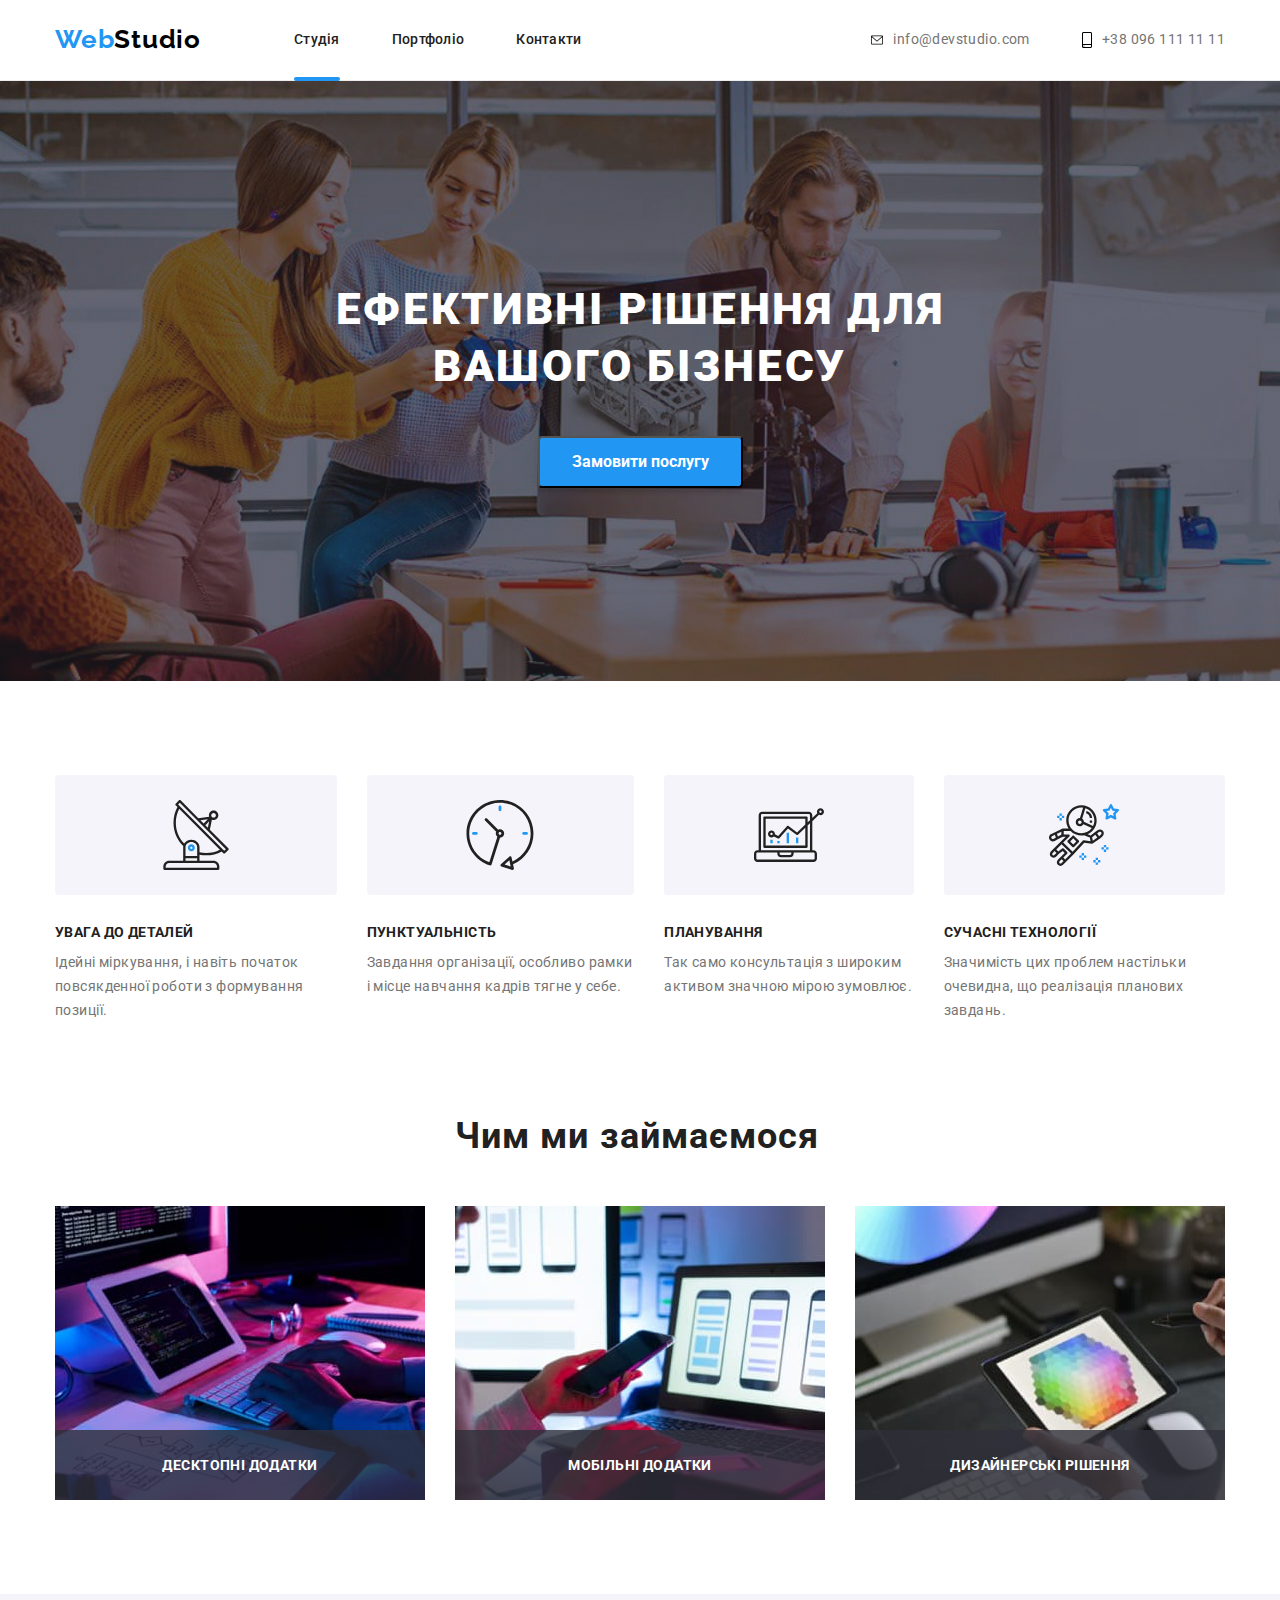
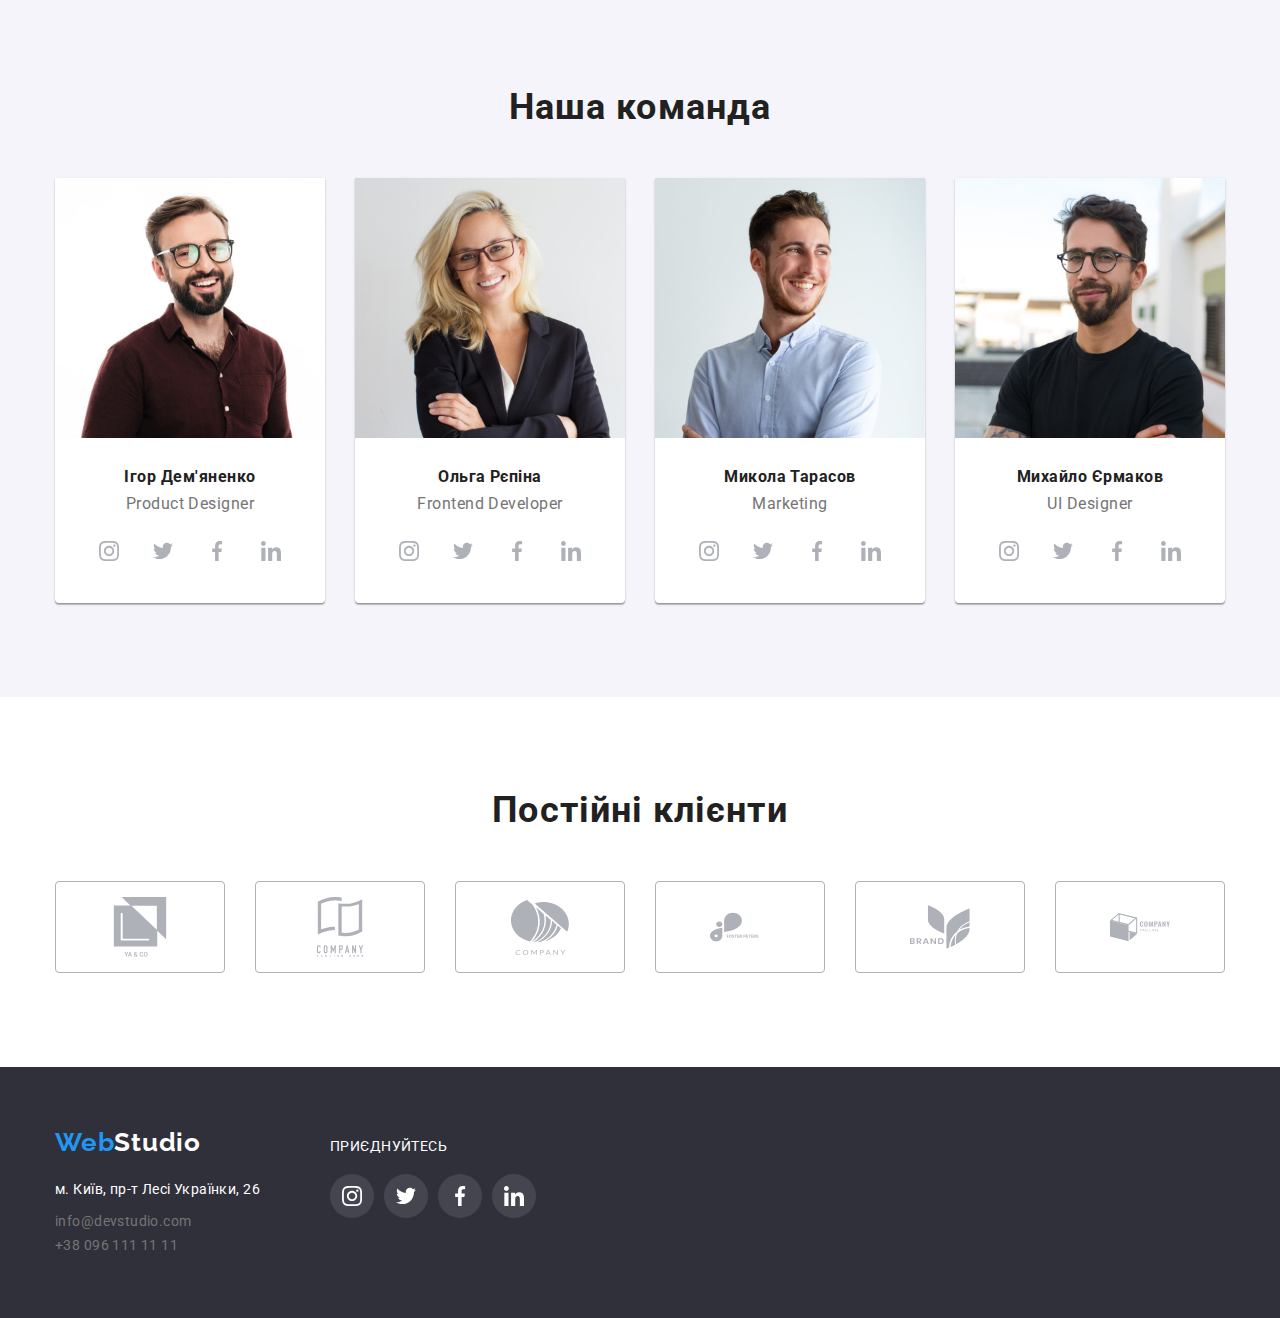
==== commit d2763545: "Майже" ====
--- a/index.html
+++ b/index.html
@@ -145,7 +145,7 @@
             </li>
             <li>
               <div class="what-list">
-                <p class="what-tx">Мобільні додтки</p>
+                <p class="what-tx">Мобільні додатки</p>
               </div>
               <img
                 src="./images/On-phone.jpg"
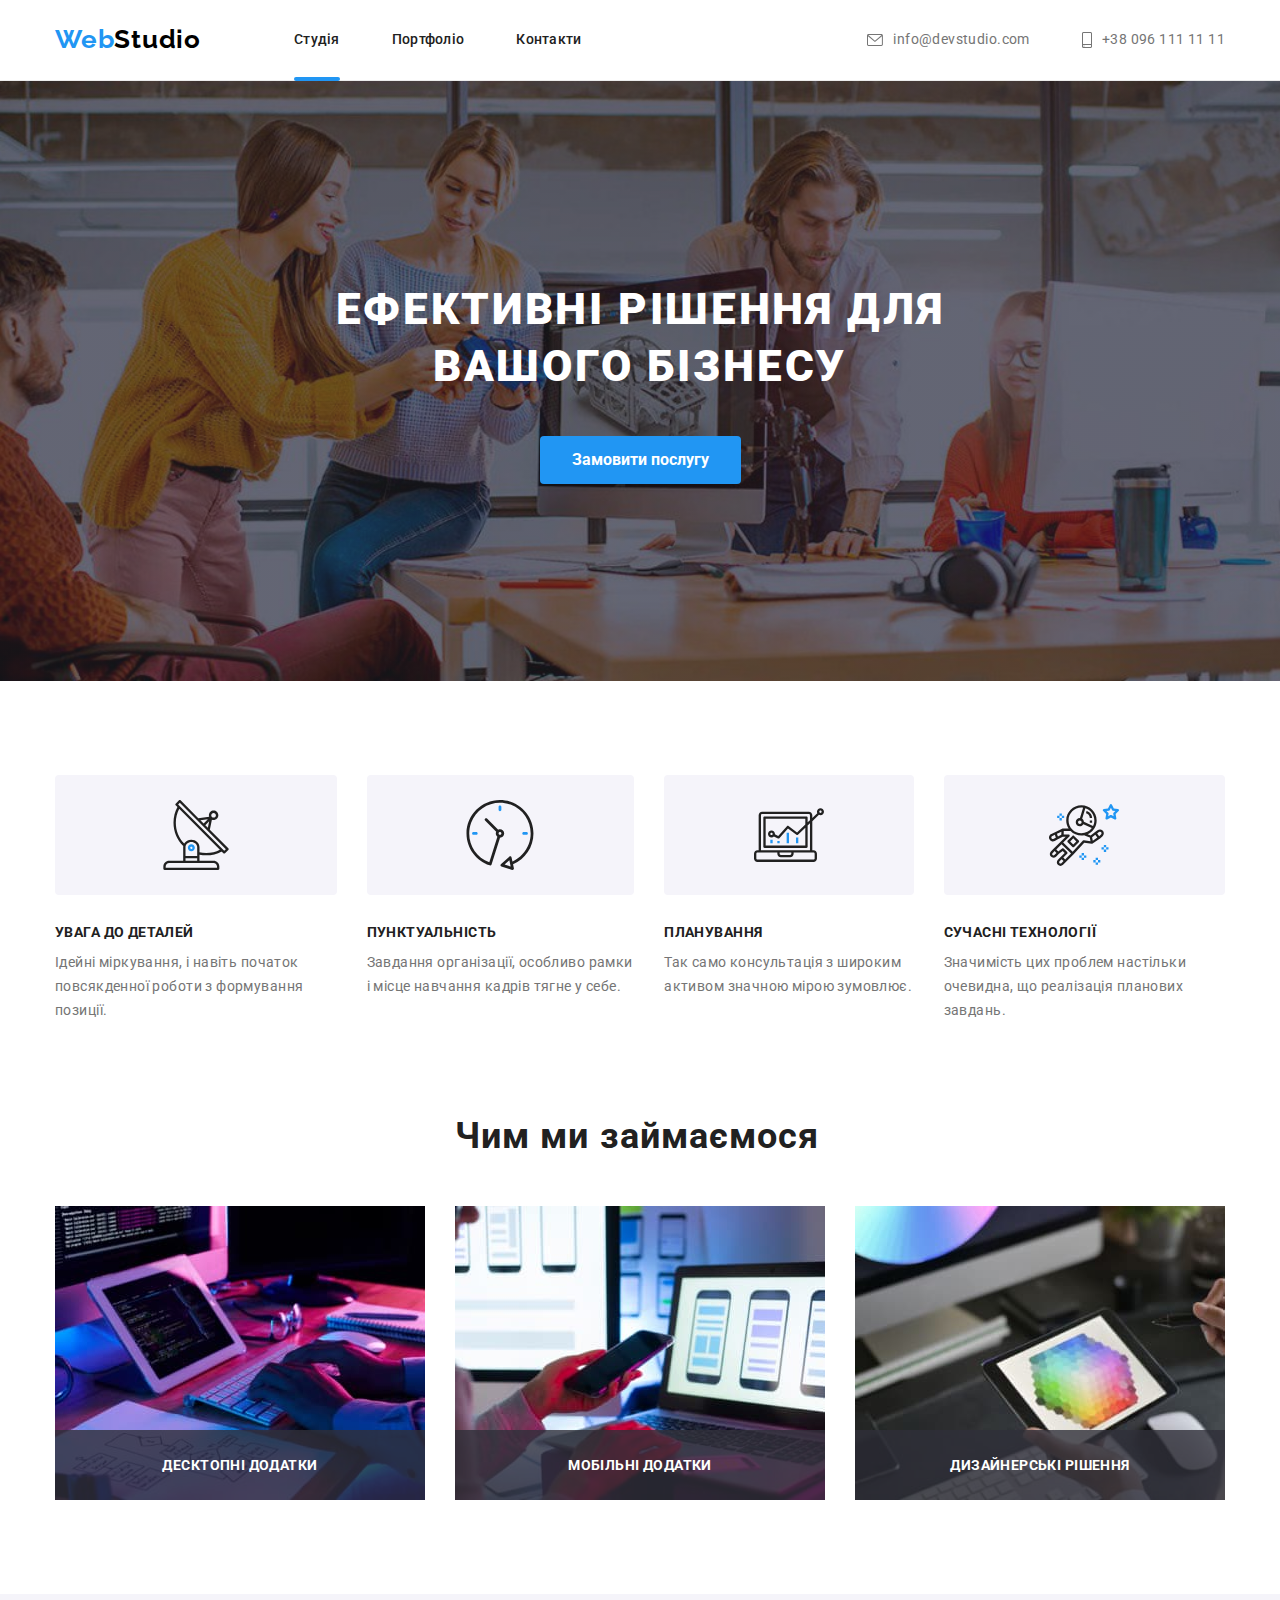
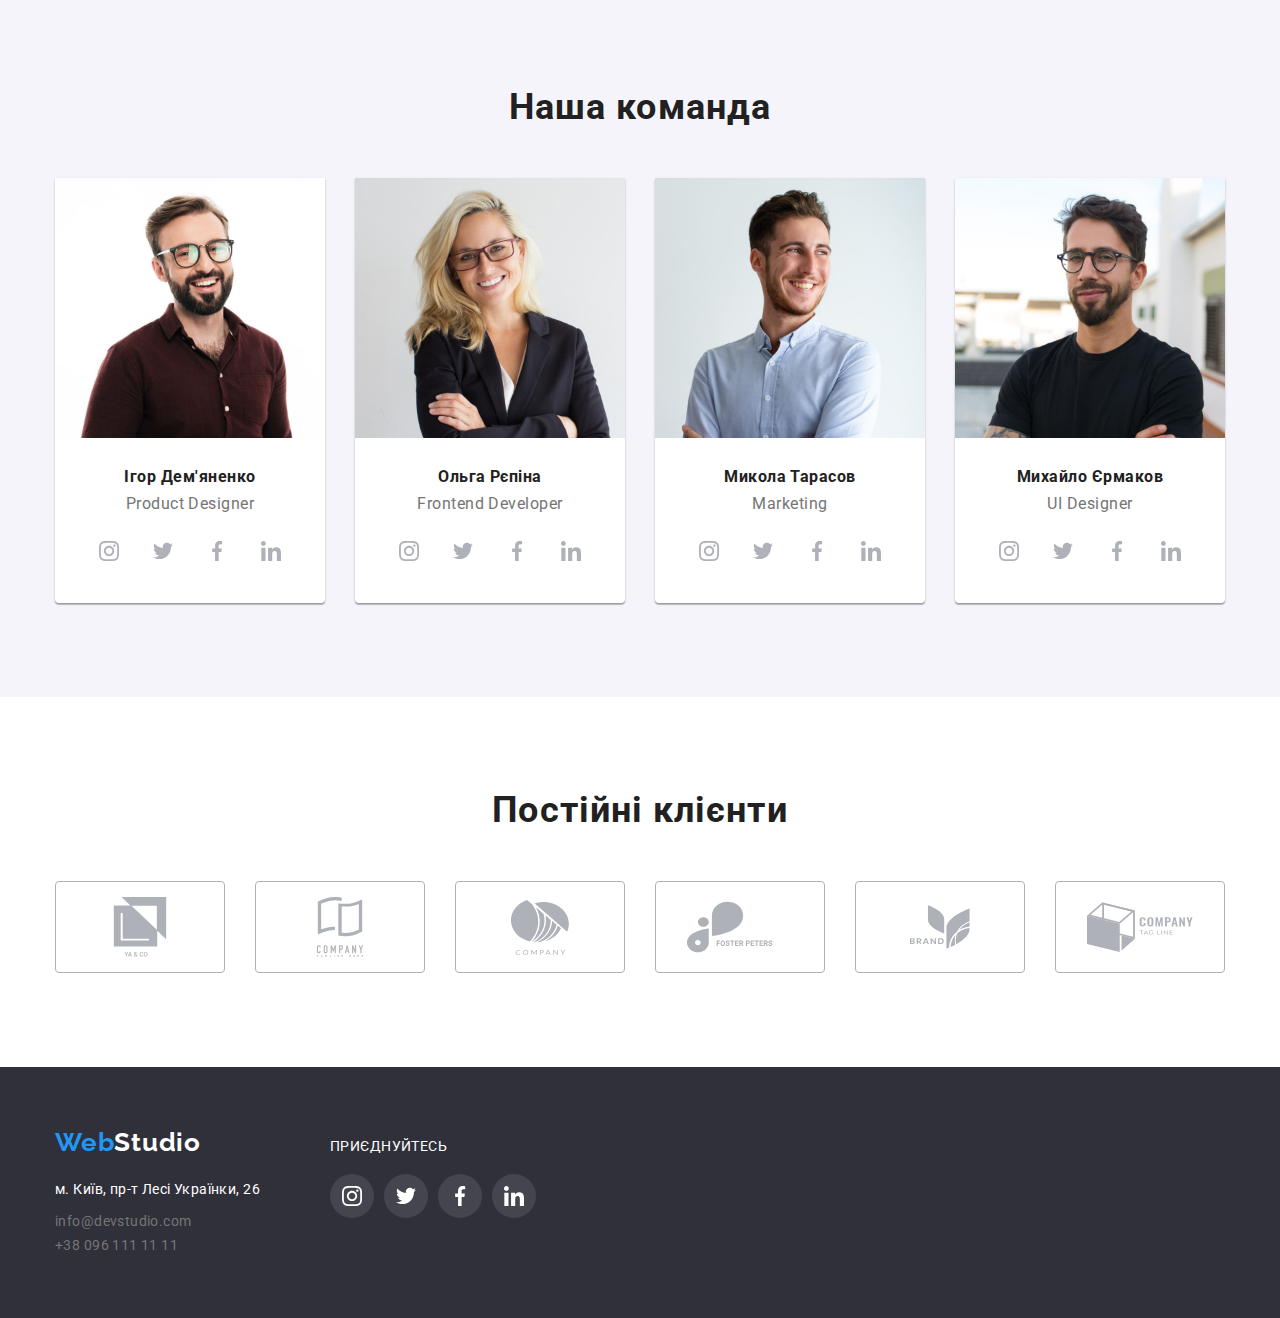
==== commit 33b7bd69: "21211" ====
--- a/index.html
+++ b/index.html
@@ -41,8 +41,8 @@
               <svg
                 aria-label="пошта"
                 class="navig-adres conta-ic"
-                width="12px"
-                height="16px"
+                width="16px"
+                height="12px"
               >
                 <use href="./images/icons.svg#icon-mail-icon"></use>
               </svg>
--- a/css/styles.css
+++ b/css/styles.css
@@ -157,23 +157,21 @@
   color: var(--contacts-link-color);
   text-decoration: none;
   display: flex;
+  fill: currentColor;
+  transition: color 250ms cubic-bezier(0.4, 0, 0.2, 1);
+  align-items: center;
 }
 .navig-adres:hover,
 .navig-adres:focus {
   fill: var(--hovers-and-logo-color);
   color: var(--hovers-and-logo-color);
-  transition: transform 250ms cubic-bezier(0.4, 0, 0.2, 1);
 }
 .conta-ic {
   margin-right: 10px;
-  margin-top: auto;
-  margin-bottom: auto;
-  justify-items: center;
 }
 .conta-ic:hover,
 .conta-ic:focus {
   color: var(--hovers-and-logo-color);
-  transition: transform 250ms cubic-bezier(0.4, 0, 0.2, 1);
 }
 .social-list {
   display: flex;
@@ -193,6 +191,8 @@
   align-items: center;
   justify-content: center;
   fill: var(--social-icon-color);
+  transition: background-color 250ms cubic-bezier(0.4, 0, 0.2, 1),
+    fill 250ms cubic-bezier(0.4, 0, 0.2, 1);
 }
 .tx-footer {
   margin-bottom: 20px;
@@ -215,6 +215,7 @@
   align-items: center;
   background-color: rgba(255, 255, 255, 0.1);
   border-radius: 50%;
+  transition: background-color 250ms cubic-bezier(0.4, 0, 0.2, 1);
 }
 .social-footer-link:hover,
 .social-footer-link:focus {
@@ -227,7 +228,6 @@
 .social-footer-link:hover,
 .social-footer-link:focus {
   color: var(--hovers-and-logo-color);
-  transition: transform 250ms cubic-bezier(0.4, 0, 0.2, 1);
 }
 .social-footer {
   display: flex;
@@ -245,12 +245,10 @@
 .social-list-link:hover,
 .social-list-link:focus {
   background-color: var(--hovers-and-logo-color);
-  transition: transform 250ms cubic-bezier(0.4, 0, 0.2, 1);
 }
 .social-list-link:hover .social-list-icon,
 .social-list-link:focus .social-list-icon {
   fill: var(--bacground-color);
-  transition: transform 250ms cubic-bezier(0.4, 0, 0.2, 1);
 }
 .header-conteiner {
   display: flex;
@@ -310,8 +308,8 @@
   background: var(--hovers-and-logo-color);
   box-shadow: 0px 4px 4px rgba(0, 0, 0, 0.15);
   border-radius: 4px;
-
-  /* identical to box height, or 188% */
+  border: none;
+  transition: background-color 250ms cubic-bezier(0.4, 0, 0.2, 1);
 }
 .knopka:hover,
 .knopka:focus {
@@ -362,6 +360,8 @@
   border: 1px solid var(--social-icon-color);
   border-radius: 4px;
   fill: var(--social-icon-color);
+  transition: fill 250ms cubic-bezier(0.4, 0, 0.2, 1),
+    border-color 250ms cubic-bezier(0.4, 0, 0.2, 1);
 }
 .us-clients {
   display: flex;
@@ -371,7 +371,6 @@
 .box-client:focus {
   border-color: var(--hovers-and-logo-color);
   fill: var(--hovers-and-logo-color);
-  transition: transform 250ms cubic-bezier(0.4, 0, 0.2, 1);
 }
 
 .clients-work {
@@ -521,8 +520,6 @@
   font-weight: 500;
   font-size: 16px;
   line-height: 1.6;
-  /* identical to box height, or 162% */
-
   text-align: center;
   letter-spacing: 0.03em;
   cursor: pointer;
@@ -532,6 +529,8 @@
   margin-right: 8px;
   padding: 6px 22px;
   border: none;
+  transition: color 250ms cubic-bezier(0.4, 0, 0.2, 1),
+    background-color 250ms cubic-bezier(0.4, 0, 0.2, 1);
 }
 .button-portfolio:hover,
 .button-portfolio:focus {
@@ -539,7 +538,6 @@
   color: var(--address-bord-color);
   box-shadow: 0px 3px 1px rgba(0, 0, 0, 0.1), 0px 1px 2px rgba(0, 0, 0, 0.08),
     0px 2px 2px rgba(0, 0, 0, 0.12);
-  transition: transform 250ms cubic-bezier(0.4, 0, 0.2, 1);
 }
 .overlay {
   position: absolute;
@@ -567,6 +565,7 @@
 .portfolink {
   display: block;
   text-decoration: none;
+  transition: box-shadow 250ms cubic-bezier(0.4, 0, 0.2, 1);
 }
 .portfolink:hover .overlay,
 .portfolink:focus .overlay {
@@ -576,7 +575,6 @@
 .portfolink:focus {
   box-shadow: 0px 1px 1px rgba(0, 0, 0, 0.12), 0px 4px 4px rgba(0, 0, 0, 0.06),
     1px 4px 6px rgba(0, 0, 0, 0.16);
-  transition: transform 250ms cubic-bezier(0.4, 0, 0.2, 1);
 }
 .buttons-portfolio-page {
   padding-top: 94px;
@@ -621,12 +619,14 @@
   width: 100%;
   height: 100%;
   background-color: rgba(0, 0, 0, 0.2);
-  transition: opacity 250ms ease, visibility 250ms ease;
+  transition: opacity 250ms ease, visibility 250ms ease,
+    background-color 250ms cubic-bezier(0.4, 0, 0.2, 1);
 }
 .backdrop.is-hidden {
   visibility: hidden;
   opacity: 0;
   pointer-events: none;
+  transition: 250ms cubic-bezier(0.4, 0, 0.2, 1);
 }
 .modal {
   position: absolute;
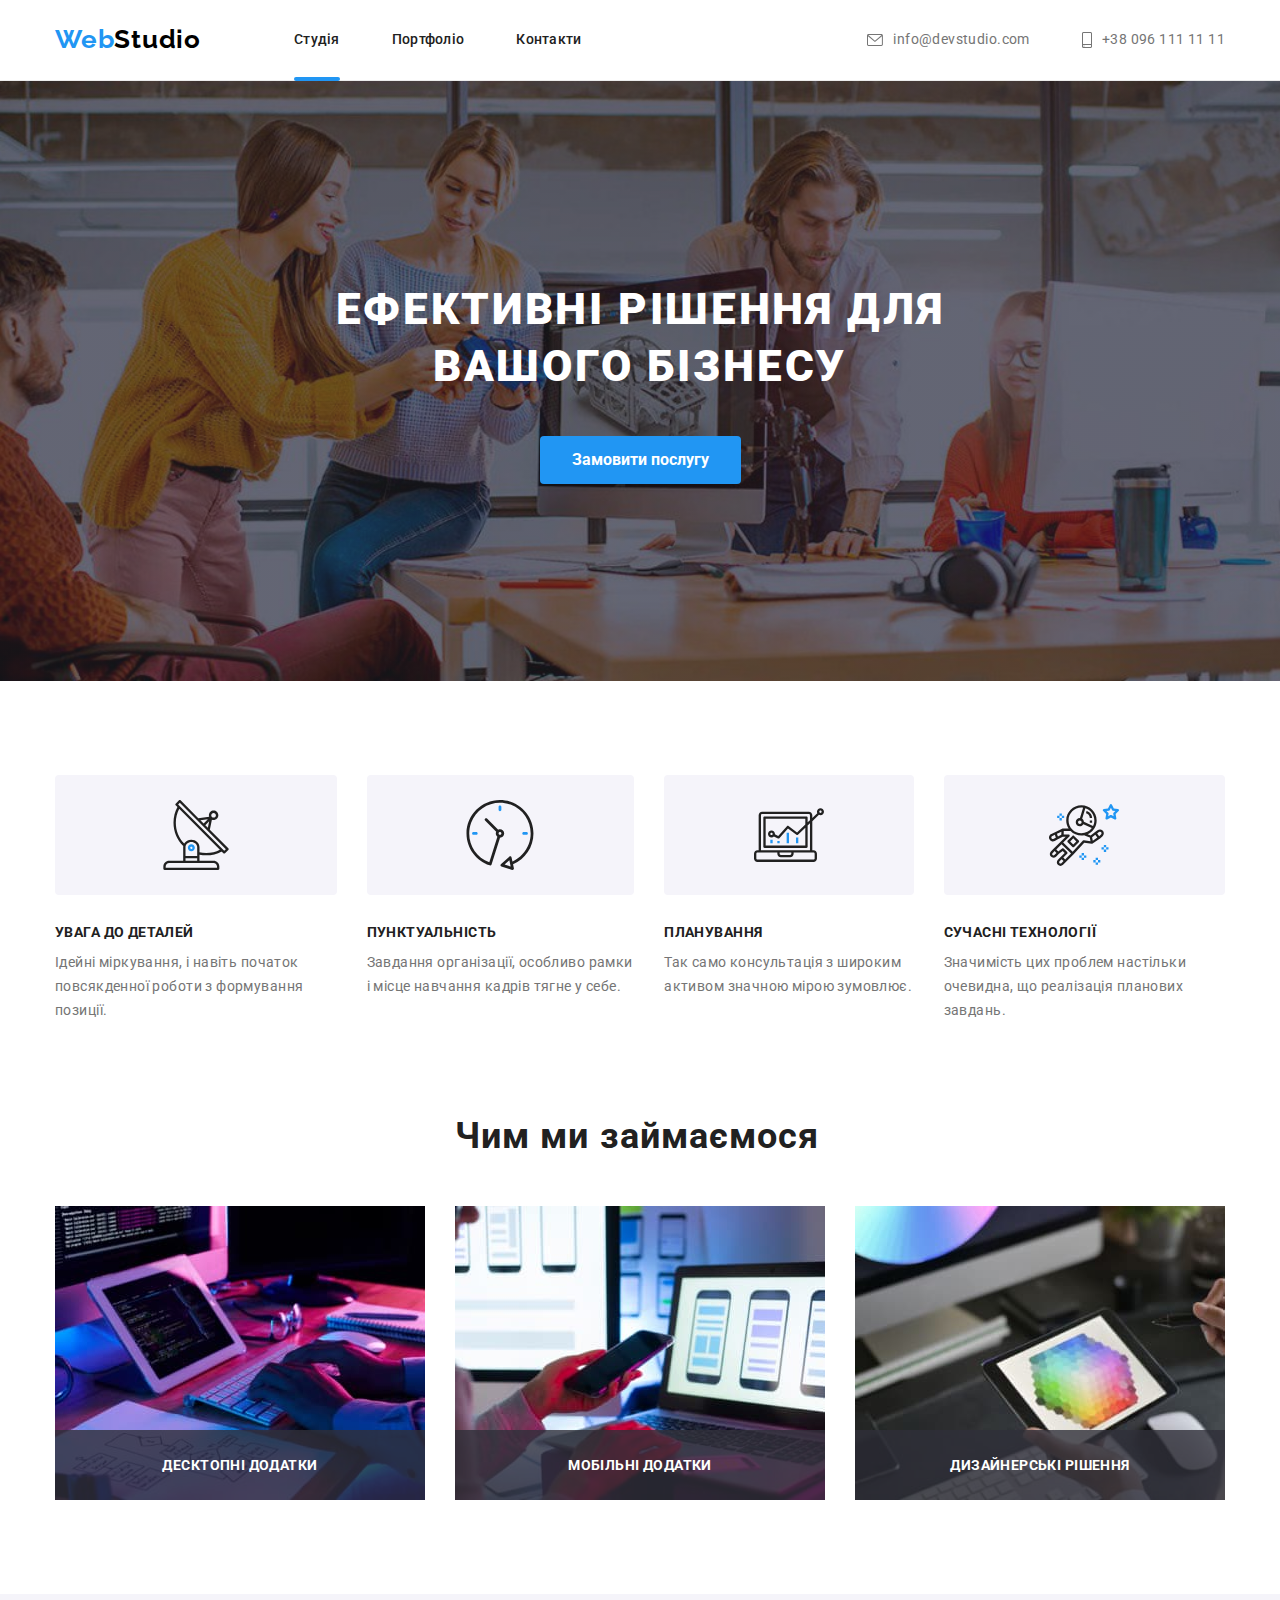
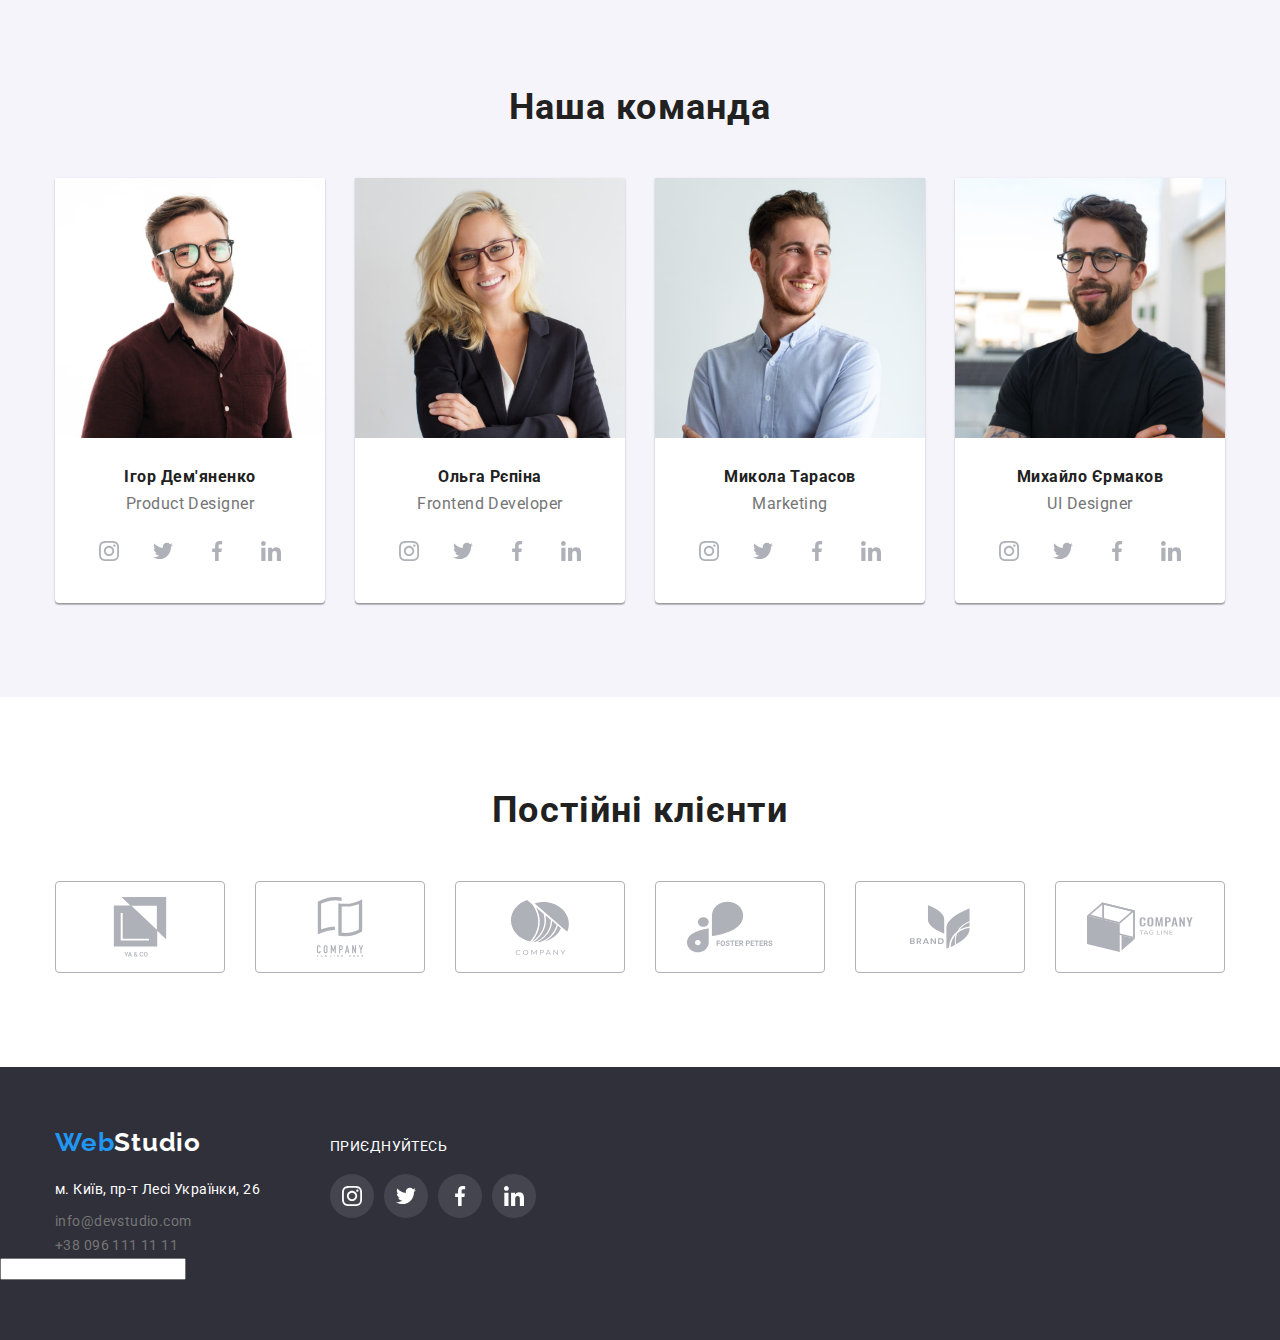
==== commit 92615e98: "1" ====
--- a/index.html
+++ b/index.html
@@ -457,6 +457,7 @@
           </ul>
         </div>
       </div>
+      <input type="text" class="footer-input" E-mail />
     </footer>
     <div class="backdrop is-hidden" data-modal>
       <div class="modal">
--- a/css/styles.css
+++ b/css/styles.css
@@ -124,6 +124,7 @@
   font-size: 14px;
   line-height: 1.1;
   letter-spacing: 0.02em;
+  fill: currentColor;
 }
 .navigation-col {
   color: var(--titel-link-color);
@@ -157,9 +158,8 @@
   color: var(--contacts-link-color);
   text-decoration: none;
   display: flex;
-  fill: currentColor;
+  align-items: center;
   transition: color 250ms cubic-bezier(0.4, 0, 0.2, 1);
-  align-items: center;
 }
 .navig-adres:hover,
 .navig-adres:focus {
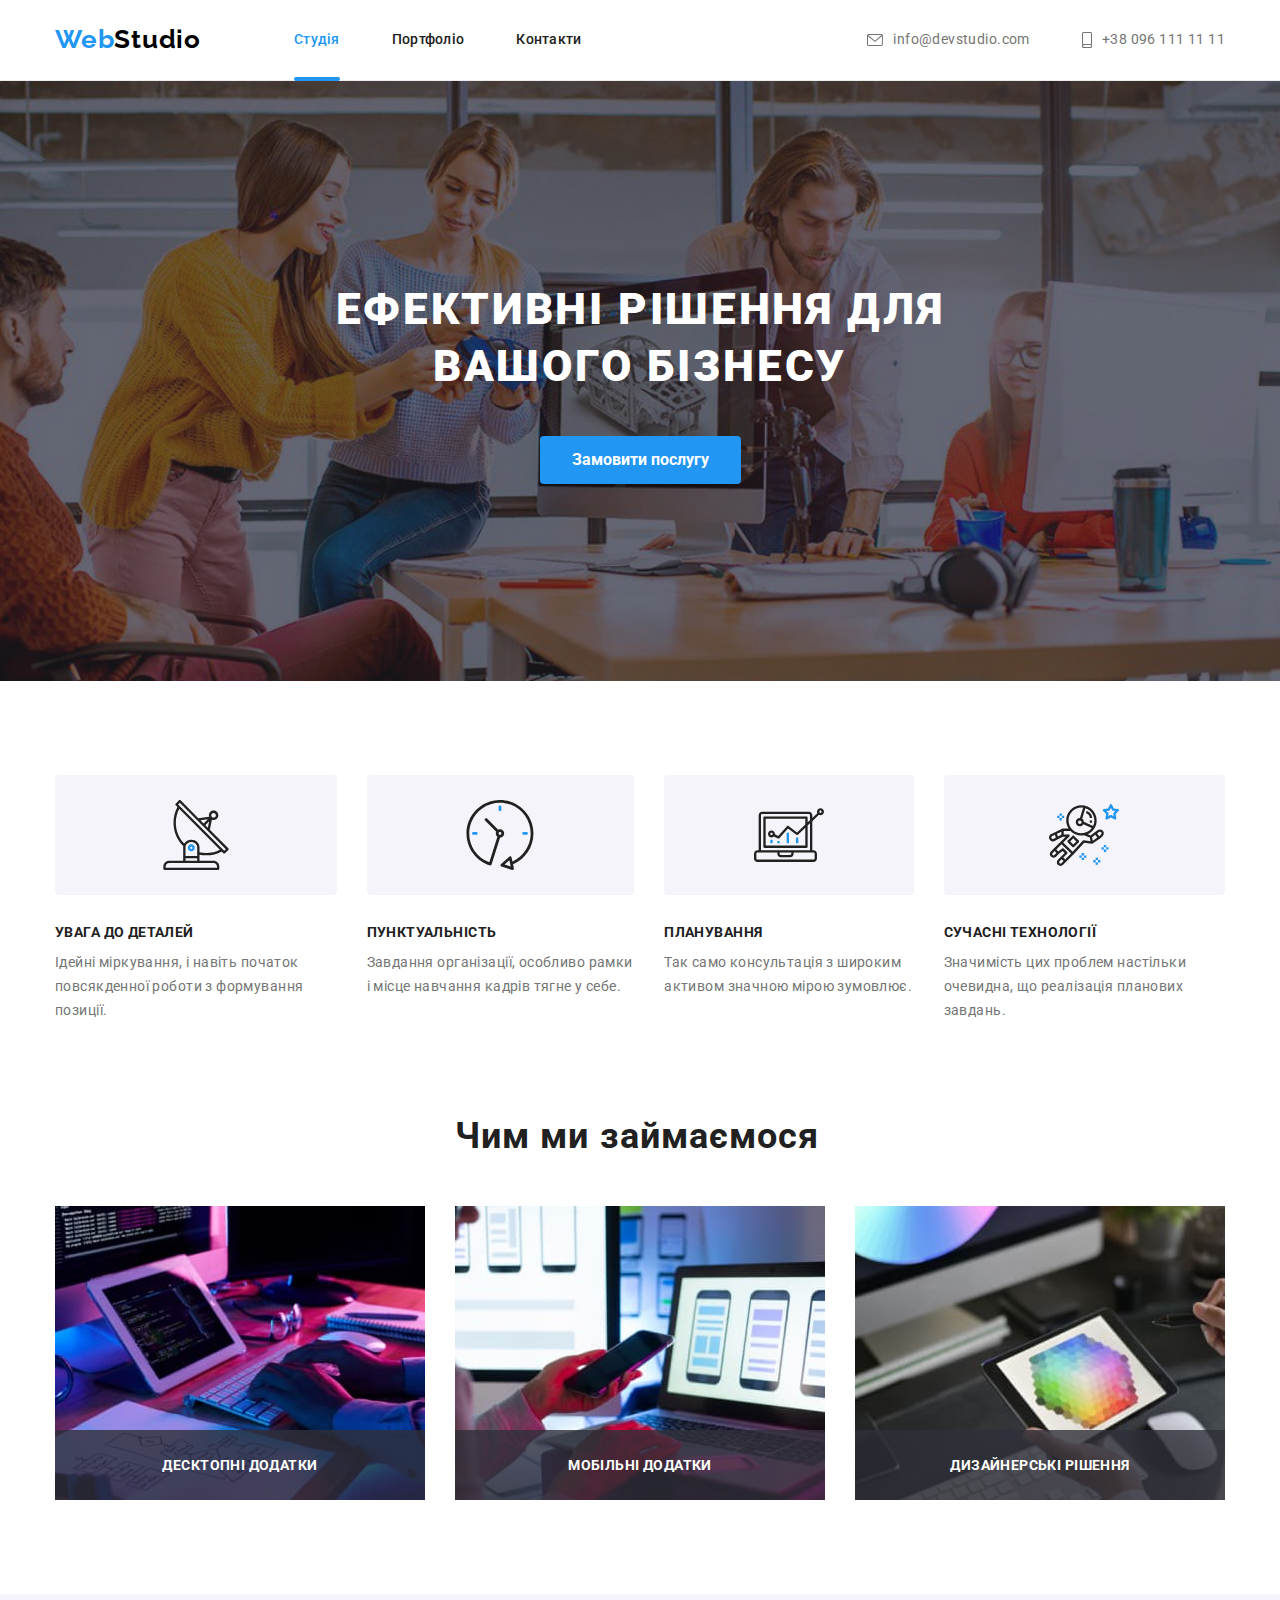
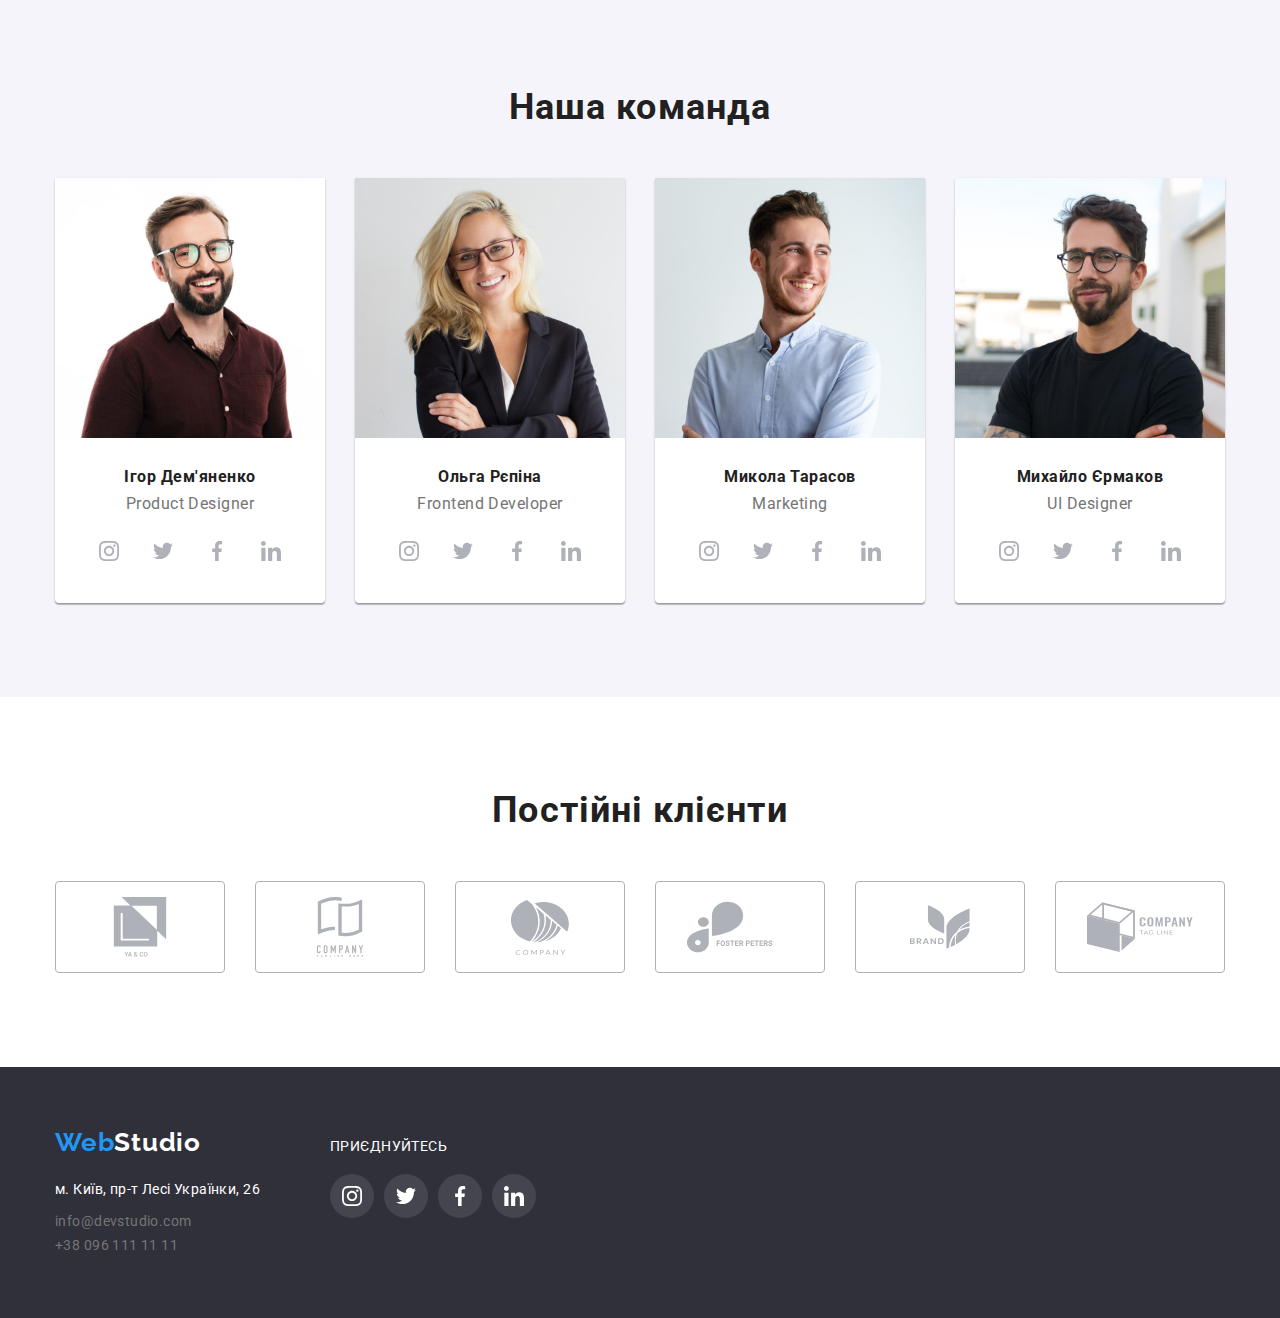
==== commit 3666aed1: "yeap" ====
--- a/index.html
+++ b/index.html
@@ -23,7 +23,9 @@
           </a>
           <ul class="navigation">
             <li class="stipes">
-              <a href="./index.html" class="navigation-col cursor-fx">Студія</a>
+              <a href="./index.html" class="navigation-col cursor-fx current"
+                >Студія</a
+              >
             </li>
             <li class="stipes">
               <a href="./portfolio.html" class="navigation-col cursor"
@@ -423,7 +425,7 @@
             </ul>
           </address>
         </div>
-        <div>
+        <div class="footer-mg">
           <p class="tx-footer">Приєднуйтесь</p>
           <ul class="footer-icon-list">
             <li>
@@ -457,7 +459,6 @@
           </ul>
         </div>
       </div>
-      <input type="text" class="footer-input" E-mail />
     </footer>
     <div class="backdrop is-hidden" data-modal>
       <div class="modal">
--- a/css/styles.css
+++ b/css/styles.css
@@ -140,6 +140,9 @@
   line-height: 1.14;
   letter-spacing: 0.02em;
   transition: color 250ms cubic-bezier(0.4, 0, 0.2, 1);
+}
+.navigation-col.current {
+  color: var(--hovers-and-logo-color);
 }
 .nav-roof {
   display: flex;
